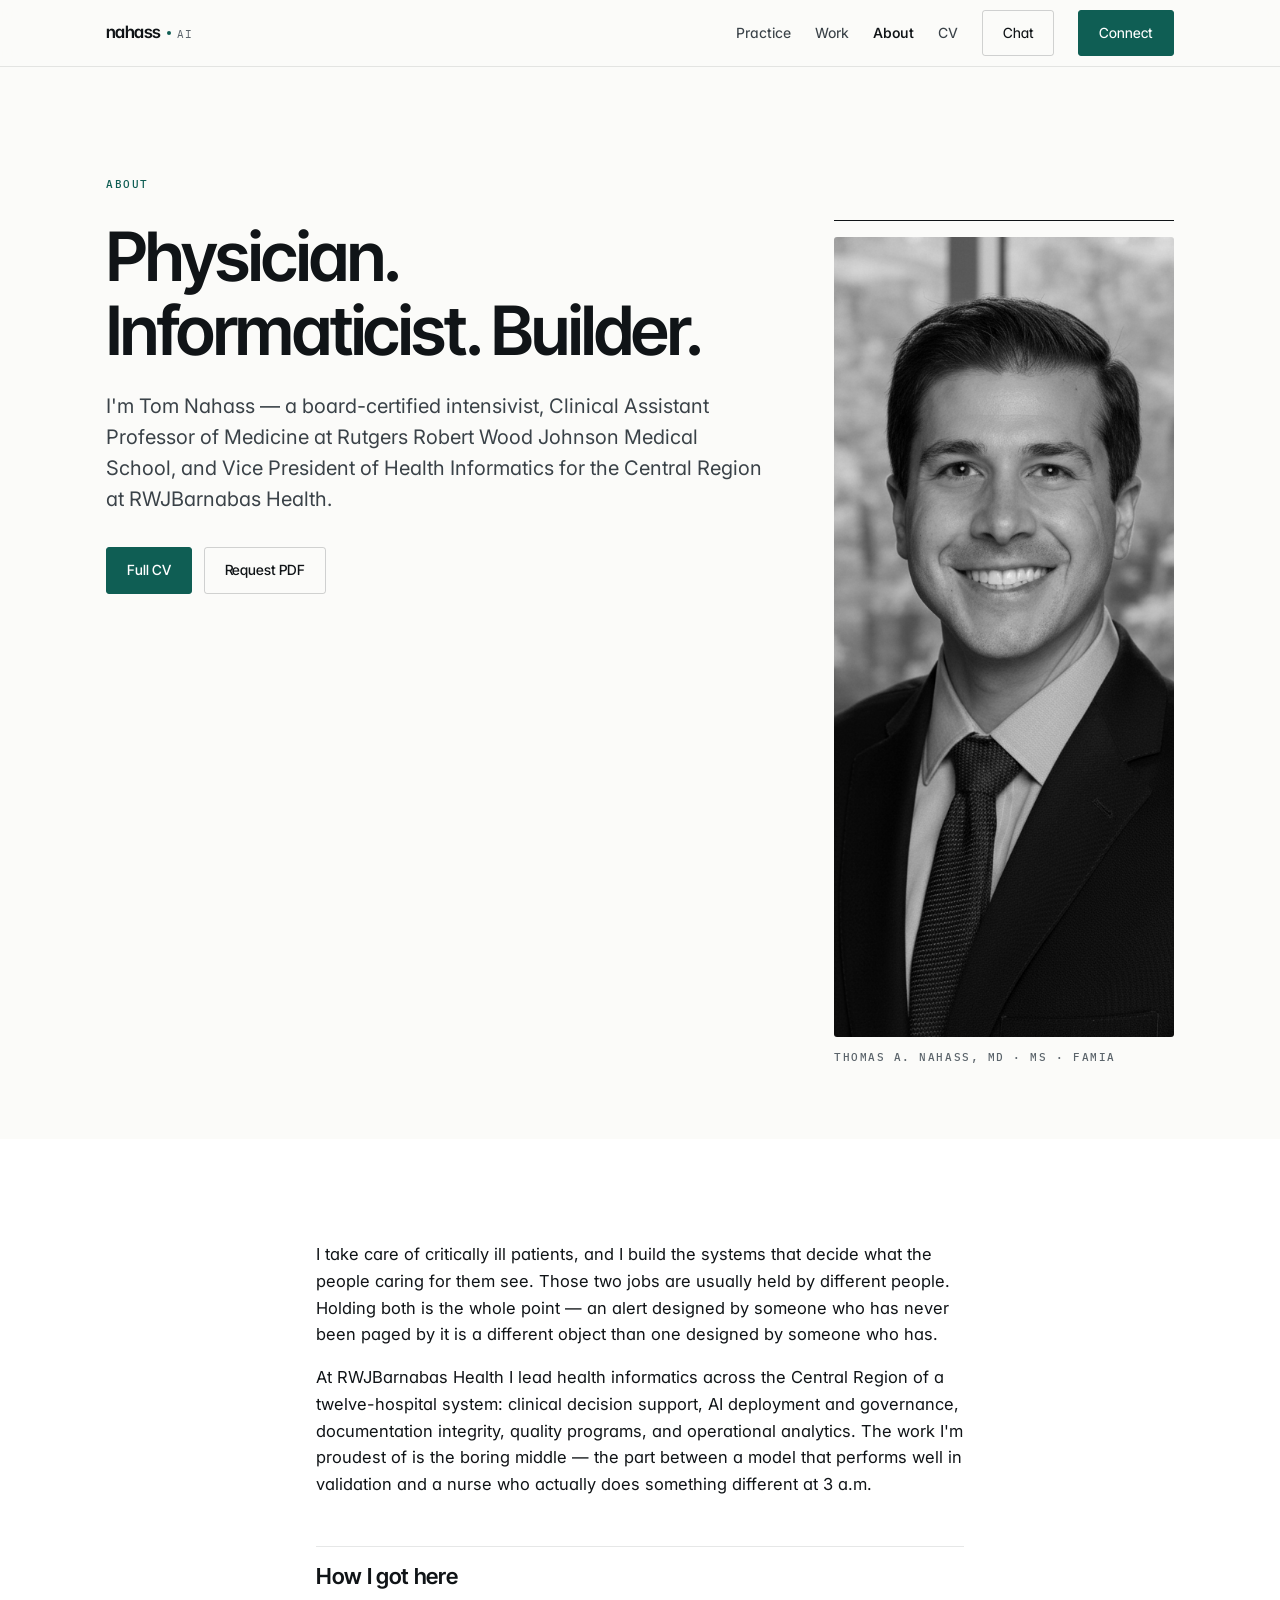
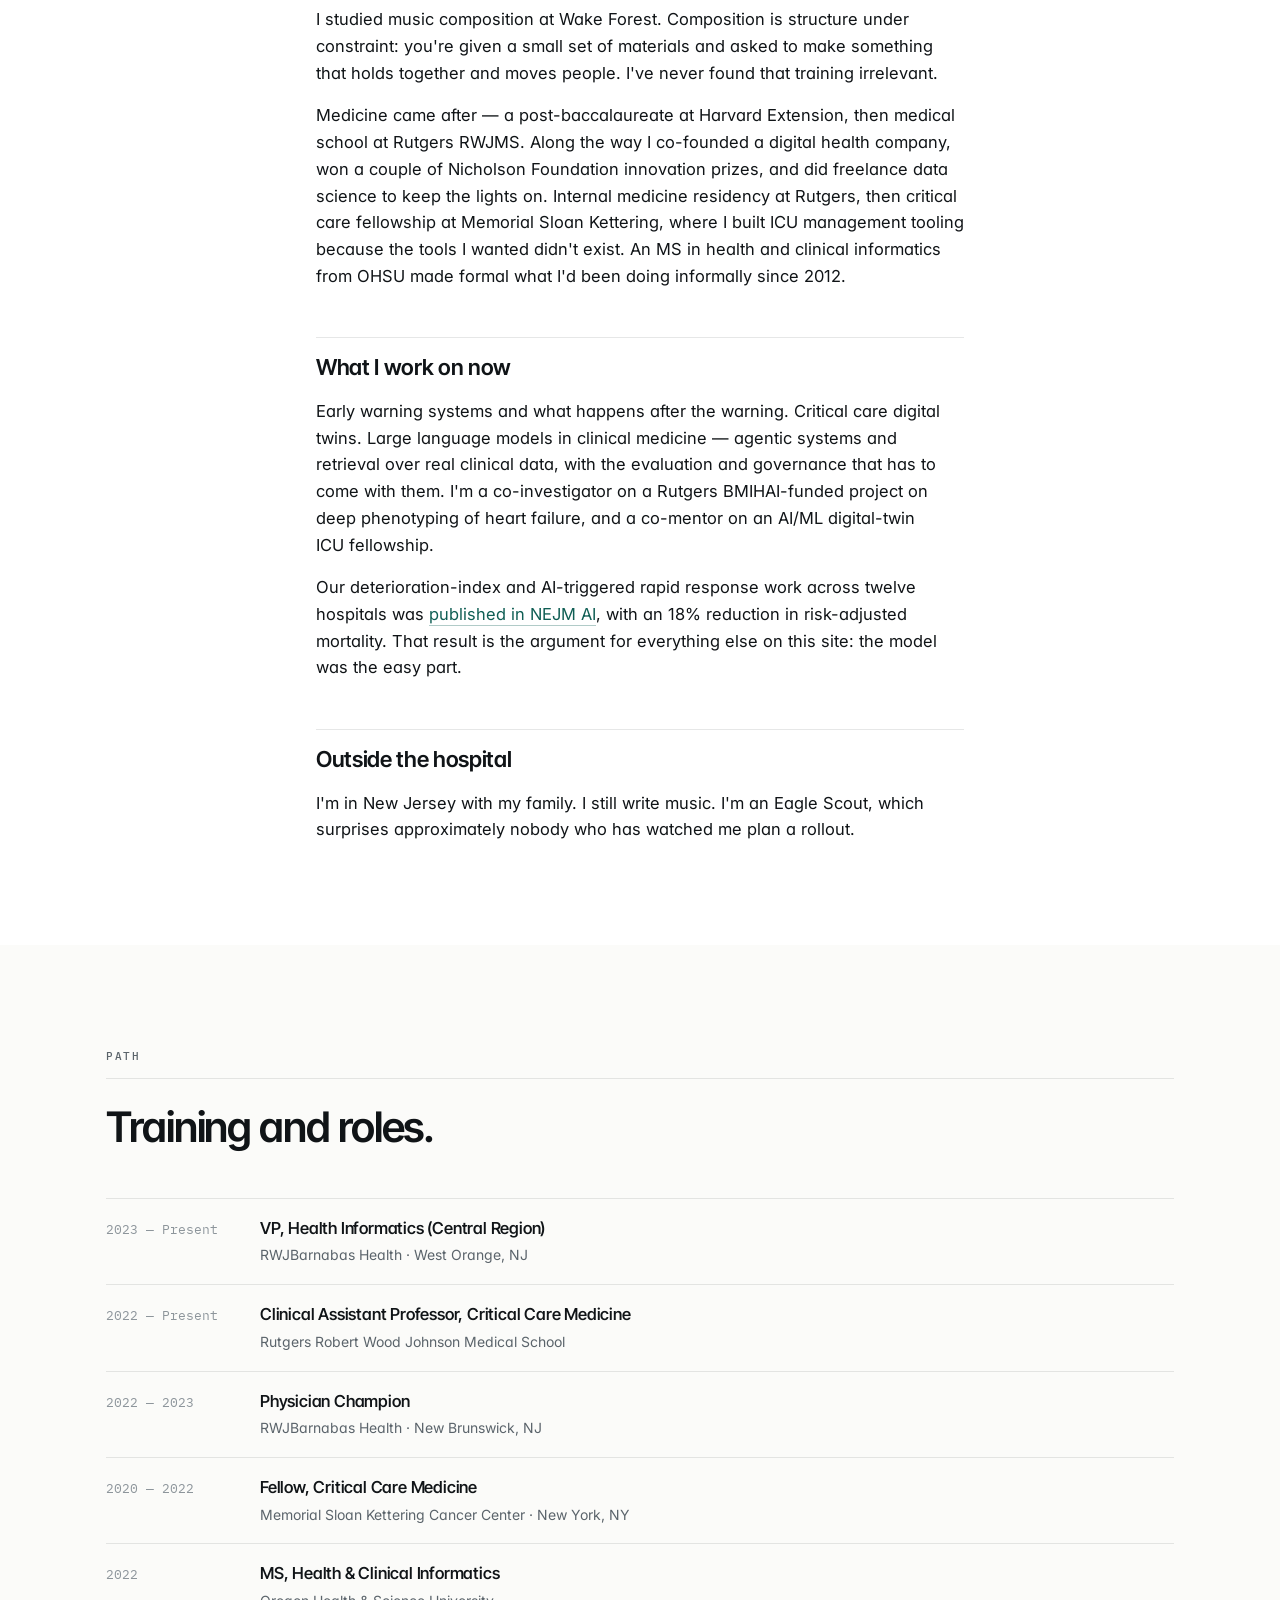
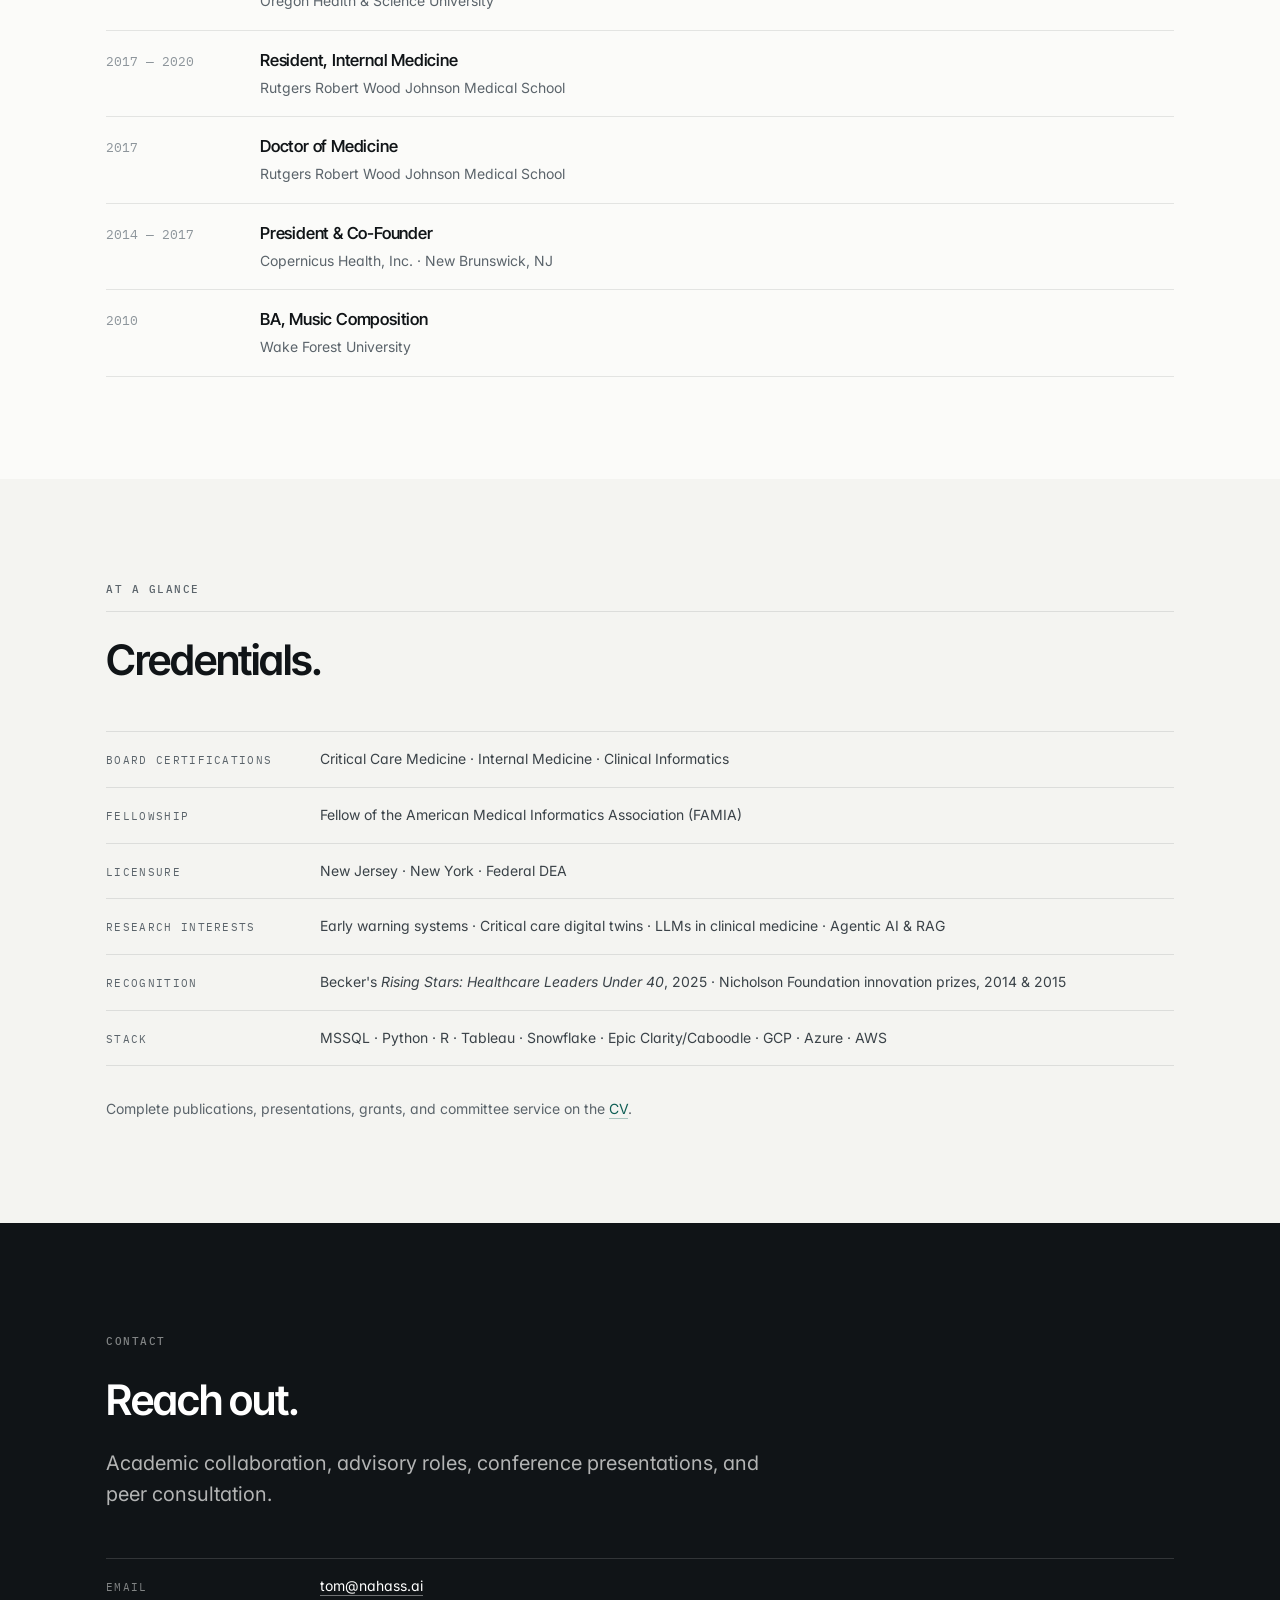
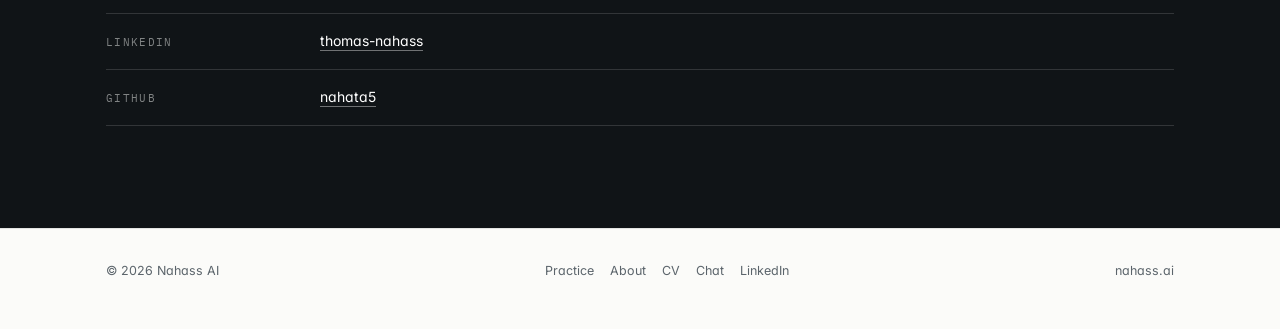
==== about/index.html @ 2ea8b577 "Rebuild nahass.ai on a new design system; add About and CV pages Consolidates the personal site into" ====
<!DOCTYPE html>
<html lang="en">
<head>
<meta charset="UTF-8"/>
<meta name="viewport" content="width=device-width, initial-scale=1"/>
<title>About — Thomas A. Nahass, MD, MS, FAMIA</title>
<meta name="description" content="Thomas A. Nahass, MD, MS, FAMIA — critical care physician, Clinical Assistant Professor at Rutgers RWJMS, and VP of Health Informatics at RWJBarnabas Health."/>
<link rel="canonical" href="https://nahass.ai/about/"/>
<meta property="og:title" content="About — Thomas A. Nahass, MD, MS, FAMIA"/>
<meta property="og:description" content="Critical care physician, informaticist, and builder. Music composition to the ICU to health-system AI."/>
<meta property="og:type" content="profile"/>
<meta property="og:url" content="https://nahass.ai/about/"/>
<link rel="icon" type="image/svg+xml" href="/assets/favicon.svg"/>
<link rel="apple-touch-icon" href="/assets/favicon.svg"/>
<link rel="preconnect" href="https://fonts.googleapis.com"/>
<link rel="preconnect" href="https://fonts.gstatic.com" crossorigin/>
<link href="https://fonts.googleapis.com/css2?family=Inter+Tight:wght@500;600&family=Inter:wght@400;450;500;600&family=IBM+Plex+Mono:wght@400;500&display=swap" rel="stylesheet"/>
<link rel="stylesheet" href="/assets/system.css"/>
<style>
  .intro { padding-block: clamp(56px, 8vw, 104px) clamp(48px, 6vw, 72px); }
  .intro-grid { display: grid; grid-template-columns: 1fr 340px; gap: clamp(32px, 5vw, 72px); align-items: start; }
  .portrait { border-top: 1px solid var(--ink); padding-top: var(--s-4); }
  .portrait img { width: 100%; aspect-ratio: 4 / 5; object-fit: cover; object-position: 50% 22%; filter: grayscale(1) contrast(1.04); border-radius: var(--radius); }
  .portrait .cap { margin-top: var(--s-3); }
  @media (max-width: 860px) { .intro-grid { grid-template-columns: 1fr; }
    .portrait { max-width: 320px; order: -1; } }
  .prose p + p { margin-top: var(--s-4); }
  .prose h3 { margin-top: var(--s-7); padding-top: var(--s-4); border-top: 1px solid var(--rule); }
  .prose h3 + p { margin-top: var(--s-4); }
  .path { border-top: 1px solid var(--rule); margin-top: var(--s-5); }
  .path-row { display: grid; grid-template-columns: 130px 1fr; gap: var(--s-5); padding: var(--s-4) 0; border-bottom: 1px solid var(--rule); align-items: baseline; }
  .path-row .y { font-family: var(--mono); font-size: var(--t-tiny); color: var(--faint); }
  .path-row .d strong { display: block; font-family: var(--display); font-weight: 550; font-size: var(--t-base); letter-spacing: -.012em; }
  .path-row .d span { font-size: var(--t-small); color: var(--muted); }
  @media (max-width: 640px) { .path-row { grid-template-columns: 1fr; gap: var(--s-1); } }
</style>
</head>
<body>
<a class="skip" href="#main">Skip to content</a>

<div class="nav-shell">
  <div class="wrap">
    <nav class="nav">
      <a class="wordmark" href="/"><b>nahass</b><i></i><span>AI</span></a>
      <div class="nav-links">
        <a href="/#practice">Practice</a>
        <a href="/#work">Work</a>
        <a href="/about/" aria-current="page">About</a>
        <a href="/cv/">CV</a>
        <a class="btn btn--ghost" href="https://chat.nahass.ai">Chat</a>
        <a class="btn" href="/#contact">Connect</a>
      </div>
    </nav>
  </div>
</div>

<main id="main">

<section class="intro">
  <div class="wrap">
    <span class="label label--accent">About</span>
    <div class="intro-grid mt-5">
      <div>
        <h1 style="max-width:14ch;">Physician. Informaticist. Builder.</h1>
        <p class="lede mt-5">I'm Tom Nahass — a board-certified intensivist, Clinical Assistant Professor of Medicine at Rutgers Robert Wood Johnson Medical School, and Vice President of Health Informatics for the Central Region at RWJBarnabas Health.</p>
        <div class="cluster mt-6">
          <a class="btn" href="/cv/">Full CV</a>
          <a class="btn btn--ghost" href="mailto:tom@nahass.ai">Request PDF</a>
        </div>
      </div>
      <figure class="portrait">
        <img src="/assets/nahass-portrait.png" alt="Thomas A. Nahass, MD, MS, FAMIA" width="640" height="800"/>
        <figcaption class="cap label">Thomas A. Nahass, MD · MS · FAMIA</figcaption>
      </figure>
    </div>
  </div>
</section>

<section class="band band--surface">
  <div class="wrap-narrow prose">
    <p>I take care of critically ill patients, and I build the systems that decide what the people caring for them see. Those two jobs are usually held by different people. Holding both is the whole point — an alert designed by someone who has never been paged by it is a different object than one designed by someone who has.</p>

    <p>At RWJBarnabas Health I lead health informatics across the Central Region of a twelve-hospital system: clinical decision support, AI deployment and governance, documentation integrity, quality programs, and operational analytics. The work I'm proudest of is the boring middle — the part between a model that performs well in validation and a nurse who actually does something different at 3 a.m.</p>

    <h3>How I got here</h3>
    <p>I studied music composition at Wake Forest. Composition is structure under constraint: you're given a small set of materials and asked to make something that holds together and moves people. I've never found that training irrelevant.</p>

    <p>Medicine came after — a post-baccalaureate at Harvard Extension, then medical school at Rutgers RWJMS. Along the way I co-founded a digital health company, won a couple of Nicholson Foundation innovation prizes, and did freelance data science to keep the lights on. Internal medicine residency at Rutgers, then critical care fellowship at Memorial Sloan Kettering, where I built ICU management tooling because the tools I wanted didn't exist. An MS in health and clinical informatics from OHSU made formal what I'd been doing informally since 2012.</p>

    <h3>What I work on now</h3>
    <p>Early warning systems and what happens after the warning. Critical care digital twins. Large language models in clinical medicine — agentic systems and retrieval over real clinical data, with the evaluation and governance that has to come with them. I'm a co-investigator on a Rutgers BMIHAI-funded project on deep phenotyping of heart failure, and a co-mentor on an AI/ML digital-twin ICU fellowship.</p>

    <p>Our deterioration-index and AI-triggered rapid response work across twelve hospitals was <a class="link" href="https://doi.org/10.1056/AIoa2500973">published in NEJM AI</a>, with an 18% reduction in risk-adjusted mortality. That result is the argument for everything else on this site: the model was the easy part.</p>

    <h3>Outside the hospital</h3>
    <p>I'm in New Jersey with my family. I still write music. I'm an Eagle Scout, which surprises approximately nobody who has watched me plan a rollout.</p>
  </div>
</section>

<section class="band">
  <div class="wrap">
    <div class="sec-head">
      <span class="label">Path</span>
      <h2>Training and roles.</h2>
    </div>
    <div class="path">
      <div class="path-row"><div class="y">2023 — Present</div><div class="d"><strong>VP, Health Informatics (Central Region)</strong><span>RWJBarnabas Health · West Orange, NJ</span></div></div>
      <div class="path-row"><div class="y">2022 — Present</div><div class="d"><strong>Clinical Assistant Professor, Critical Care Medicine</strong><span>Rutgers Robert Wood Johnson Medical School</span></div></div>
      <div class="path-row"><div class="y">2022 — 2023</div><div class="d"><strong>Physician Champion</strong><span>RWJBarnabas Health · New Brunswick, NJ</span></div></div>
      <div class="path-row"><div class="y">2020 — 2022</div><div class="d"><strong>Fellow, Critical Care Medicine</strong><span>Memorial Sloan Kettering Cancer Center · New York, NY</span></div></div>
      <div class="path-row"><div class="y">2022</div><div class="d"><strong>MS, Health &amp; Clinical Informatics</strong><span>Oregon Health &amp; Science University</span></div></div>
      <div class="path-row"><div class="y">2017 — 2020</div><div class="d"><strong>Resident, Internal Medicine</strong><span>Rutgers Robert Wood Johnson Medical School</span></div></div>
      <div class="path-row"><div class="y">2017</div><div class="d"><strong>Doctor of Medicine</strong><span>Rutgers Robert Wood Johnson Medical School</span></div></div>
      <div class="path-row"><div class="y">2014 — 2017</div><div class="d"><strong>President &amp; Co-Founder</strong><span>Copernicus Health, Inc. · New Brunswick, NJ</span></div></div>
      <div class="path-row"><div class="y">2010</div><div class="d"><strong>BA, Music Composition</strong><span>Wake Forest University</span></div></div>
    </div>
  </div>
</section>

<section class="band band--alt">
  <div class="wrap">
    <div class="sec-head">
      <span class="label">At a glance</span>
      <h2>Credentials.</h2>
    </div>
    <dl class="facts">
      <div class="fact"><dt>Board certifications</dt><dd>Critical Care Medicine · Internal Medicine · Clinical Informatics</dd></div>
      <div class="fact"><dt>Fellowship</dt><dd>Fellow of the American Medical Informatics Association (FAMIA)</dd></div>
      <div class="fact"><dt>Licensure</dt><dd>New Jersey · New York · Federal DEA</dd></div>
      <div class="fact"><dt>Research interests</dt><dd>Early warning systems · Critical care digital twins · LLMs in clinical medicine · Agentic AI &amp; RAG</dd></div>
      <div class="fact"><dt>Recognition</dt><dd>Becker's <em>Rising Stars: Healthcare Leaders Under 40</em>, 2025 · Nicholson Foundation innovation prizes, 2014 &amp; 2015</dd></div>
      <div class="fact"><dt>Stack</dt><dd>MSSQL · Python · R · Tableau · Snowflake · Epic Clarity/Caboodle · GCP · Azure · AWS</dd></div>
    </dl>
    <p class="mt-6 small muted">Complete publications, presentations, grants, and committee service on the <a class="link" href="/cv/">CV</a>.</p>
  </div>
</section>

<section class="band inverse">
  <div class="wrap">
    <span class="label">Contact</span>
    <h2 class="mt-5" style="max-width:20ch;">Reach out.</h2>
    <p class="lede mt-5">Academic collaboration, advisory roles, conference presentations, and peer consultation.</p>
    <dl class="facts mt-7" style="border-color:rgba(255,255,255,.14);">
      <div class="fact" style="border-color:rgba(255,255,255,.14);"><dt style="color:rgba(242,243,241,.5);">Email</dt><dd><a class="link" href="mailto:tom@nahass.ai">tom@nahass.ai</a></dd></div>
      <div class="fact" style="border-color:rgba(255,255,255,.14);"><dt style="color:rgba(242,243,241,.5);">LinkedIn</dt><dd><a class="link" href="https://www.linkedin.com/in/thomas-nahass/">thomas-nahass</a></dd></div>
      <div class="fact" style="border-color:rgba(255,255,255,.14);"><dt style="color:rgba(242,243,241,.5);">GitHub</dt><dd><a class="link" href="https://github.com/nahata5">nahata5</a></dd></div>
    </dl>
  </div>
</section>

</main>

<footer class="foot">
  <div class="wrap foot-in">
    <div>© 2026 Nahass AI</div>
    <nav class="foot-nav">
      <a href="/">Practice</a>
      <a href="/about/">About</a>
      <a href="/cv/">CV</a>
      <a href="https://chat.nahass.ai">Chat</a>
      <a href="https://www.linkedin.com/in/thomas-nahass/">LinkedIn</a>
    </nav>
    <div>nahass.ai</div>
  </div>
</footer>

</body>
</html>
---- assets/system.css ----
/* ==========================================================================
   nahass.ai — Design System v1 "Clinical Modern"
   Tokens → primitives → components. Nothing here is page-specific.
   ========================================================================== */

/* --- 1. TOKENS ----------------------------------------------------------- */
:root {
  /* Color — one ground, one ink, one accent. Everything else is a tint. */
  --ground:      #FBFBF9;
  --surface:     #FFFFFF;
  --surface-alt: #F4F4F1;
  --ink:         #101417;
  --ink-2:       #3A4248;
  --muted:       #5B646B;
  --faint:       #8D959B;
  --accent:      #0F5E54;
  --accent-deep: #0A423B;
  --accent-wash: #EDF3F1;
  --rule:        rgba(16, 20, 23, .10);
  --rule-2:      rgba(16, 20, 23, .18);
  --inverse-bg:  #101417;
  --inverse-ink: #F2F3F1;

  /* Type */
  --display: "Inter Tight", -apple-system, BlinkMacSystemFont, "Segoe UI", sans-serif;
  --body:    "Inter", -apple-system, BlinkMacSystemFont, "Segoe UI", sans-serif;
  --mono:    "IBM Plex Mono", ui-monospace, SFMono-Regular, Menlo, monospace;

  /* Type scale — fluid, 9 steps. Never invent a size outside this. */
  --t-micro: 11px;
  --t-tiny:  12.5px;
  --t-small: 14px;
  --t-base:  16.5px;
  --t-lead:  clamp(17px, 1.1vw + 14px, 20px);
  --t-h3:    clamp(19px, 1vw + 16px, 22px);
  --t-h2:    clamp(27px, 2.4vw + 18px, 42px);
  --t-h1:    clamp(36px, 4.6vw + 16px, 68px);
  --t-num:   clamp(38px, 3.6vw + 20px, 60px);

  /* Space — strict 4px base */
  --s-1: 4px;   --s-2: 8px;   --s-3: 12px;  --s-4: 16px;
  --s-5: 24px;  --s-6: 32px;  --s-7: 48px;  --s-8: 64px;
  --s-9: 96px;  --s-10: 128px;

  /* Structure */
  --measure: 66ch;
  --wrap: 1180px;
  --wrap-narrow: 760px;
  --gutter: clamp(20px, 5vw, 56px);
  --radius: 3px;
  --band: clamp(64px, 8vw, 112px);
}

/* --- 2. RESET ------------------------------------------------------------ */
*, *::before, *::after { box-sizing: border-box; }
* { margin: 0; padding: 0; }
html { -webkit-text-size-adjust: 100%; scroll-behavior: smooth; scroll-padding-top: 84px; color-scheme: light; }
@media (prefers-reduced-motion: reduce) { html { scroll-behavior: auto; } }

body {
  background: var(--ground);
  color: var(--ink);
  font-family: var(--body);
  font-size: var(--t-base);
  line-height: 1.62;
  font-weight: 400;
  -webkit-font-smoothing: antialiased;
  -moz-osx-font-smoothing: grayscale;
  font-feature-settings: "kern" 1, "liga" 1, "cv11" 1;
  overflow-x: hidden;
}

img, svg { max-width: 100%; display: block; }
a { color: inherit; }

/* --- 3. PRIMITIVES ------------------------------------------------------- */
.wrap { width: 100%; max-width: var(--wrap); margin-inline: auto; padding-inline: var(--gutter); }
.wrap-narrow { width: 100%; max-width: var(--wrap-narrow); margin-inline: auto; padding-inline: var(--gutter); }
.band { padding-block: var(--band); }
.band--alt { background: var(--surface-alt); }
.band--surface { background: var(--surface); }
.hairline { border-top: 1px solid var(--rule); }

h1, h2, h3, h4 { font-family: var(--display); font-weight: 600; letter-spacing: -.022em; line-height: 1.08; text-wrap: balance; }
h1 { font-size: var(--t-h1); letter-spacing: -.032em; }
h2 { font-size: var(--t-h2); letter-spacing: -.026em; line-height: 1.12; }
h3 { font-size: var(--t-h3); letter-spacing: -.015em; line-height: 1.25; }

p { max-width: var(--measure); text-wrap: pretty; }
strong { font-weight: 600; color: var(--ink); }
em { font-style: italic; }

.lede { font-size: var(--t-lead); line-height: 1.55; color: var(--ink-2); max-width: 58ch; }
.muted { color: var(--muted); }
.small { font-size: var(--t-small); }

/* Uppercase mono micro-label — the system's only decorative device. */
.label {
  font-family: var(--mono);
  font-size: var(--t-micro);
  font-weight: 500;
  letter-spacing: .14em;
  text-transform: uppercase;
  color: var(--muted);
}
.label--accent { color: var(--accent); }

/* Section head: label + rule + heading */
.sec-head { margin-bottom: var(--s-7); }
.sec-head .label { display: block; padding-bottom: var(--s-3); border-bottom: 1px solid var(--rule); margin-bottom: var(--s-5); }
.sec-head p { margin-top: var(--s-4); }

/* --- 4. LINKS ------------------------------------------------------------ */
.link {
  color: var(--accent);
  text-decoration: none;
  border-bottom: 1px solid rgba(15, 94, 84, .32);
  padding-bottom: 1px;
  transition: border-color .18s ease, color .18s ease;
}
.link:hover { border-bottom-color: var(--accent); color: var(--accent-deep); }

.btn {
  display: inline-flex; align-items: center; gap: var(--s-2);
  font-family: var(--display);
  font-size: var(--t-small); font-weight: 500; letter-spacing: -.005em;
  padding: 11px 20px;
  border: 1px solid var(--accent);
  background: var(--accent); color: #fff;
  border-radius: var(--radius);
  text-decoration: none;
  transition: background .18s ease, border-color .18s ease, color .18s ease;
}
.btn:hover { background: var(--accent-deep); border-color: var(--accent-deep); }
.btn--ghost { background: transparent; color: var(--ink); border-color: var(--rule-2); }
.btn--ghost:hover { background: transparent; color: var(--accent); border-color: var(--accent); }

/* --- 5. NAV -------------------------------------------------------------- */
.nav-shell {
  position: sticky; top: 0; z-index: 50;
  background: rgba(251, 251, 249, .88);
  backdrop-filter: saturate(150%) blur(10px);
  border-bottom: 1px solid var(--rule);
}
.nav { display: flex; align-items: center; justify-content: space-between; gap: var(--s-5); min-height: 66px; }

.wordmark { display: inline-flex; align-items: baseline; gap: 6px; text-decoration: none; font-family: var(--display); }
.wordmark b { font-weight: 600; font-size: 17px; letter-spacing: -.03em; color: var(--ink); }
.wordmark i { width: 4px; height: 4px; border-radius: 50%; background: var(--accent); display: inline-block; transform: translateY(-3px); }
.wordmark span { font-family: var(--mono); font-size: var(--t-micro); letter-spacing: .14em; text-transform: uppercase; color: var(--muted); }

.nav-links { display: flex; align-items: center; gap: var(--s-5); flex-wrap: wrap; justify-content: flex-end; }
.nav-links a {
  font-size: var(--t-small); font-weight: 450; text-decoration: none; color: var(--ink-2);
  transition: color .16s ease;
}
.nav-links a:hover { color: var(--accent); }
.nav-links a[aria-current="page"] { color: var(--ink); font-weight: 550; }
.nav-links .btn { color: #fff; }
.nav-links .btn--ghost { color: var(--ink); }
@media (max-width: 720px) {
  .nav { flex-direction: column; align-items: flex-start; gap: var(--s-3); padding-block: var(--s-4); }
  .nav-links { gap: var(--s-4); justify-content: flex-start; }
  .nav-links .btn { display: none; }
}

/* --- 6. METRICS ---------------------------------------------------------- */
.metrics { display: grid; grid-template-columns: repeat(4, 1fr); gap: 0; border-top: 1px solid var(--rule); }
.metric { padding: var(--s-6) var(--s-5) var(--s-6) 0; border-right: 1px solid var(--rule); }
.metric:last-child { border-right: 0; }
.metric + .metric { padding-left: var(--s-5); }
.metric .n {
  font-family: var(--display); font-size: var(--t-num); font-weight: 600;
  letter-spacing: -.045em; line-height: 1; color: var(--ink);
  font-variant-numeric: tabular-nums;
}
.metric .n sup { font-size: .42em; font-weight: 500; letter-spacing: 0; vertical-align: super; color: var(--accent); }
.metric .c { margin-top: var(--s-3); font-size: var(--t-small); color: var(--ink-2); max-width: 30ch; line-height: 1.5; }
.metric .s { margin-top: var(--s-3); display: block; }
@media (max-width: 900px) { .metrics { grid-template-columns: repeat(2, 1fr); }
  .metric { border-bottom: 1px solid var(--rule); }
  .metric:nth-child(2n) { border-right: 0; }
  .metric:nth-child(2n+1) { padding-left: 0; }
  .metric:nth-child(2n) { padding-left: var(--s-5); }
}
@media (max-width: 540px) { .metrics { grid-template-columns: 1fr; }
  .metric, .metric + .metric { border-right: 0; padding-left: 0; padding-inline-end: 0; }
}

/* --- 7. DEFINITION ROWS (work, CV entries) ------------------------------- */
.rows { border-top: 1px solid var(--rule); }
.row {
  display: grid; grid-template-columns: 96px 1fr 200px; gap: var(--s-5);
  align-items: baseline;
  padding: var(--s-5) 0;
  border-bottom: 1px solid var(--rule);
}
.row .y { font-family: var(--mono); font-size: var(--t-tiny); color: var(--faint); letter-spacing: .04em; }
.row .t { font-size: var(--t-base); color: var(--ink); line-height: 1.45; max-width: none; }
.row .t a { text-decoration: none; border-bottom: 1px solid var(--rule-2); transition: border-color .16s ease, color .16s ease; }
.row .t a:hover { color: var(--accent); border-bottom-color: var(--accent); }
.row .v { font-size: var(--t-small); color: var(--muted); text-align: right; }
.row .v em { font-style: normal; color: var(--accent); }
@media (max-width: 820px) {
  .row { grid-template-columns: 1fr; gap: var(--s-2); }
  .row .v { text-align: left; }
}

/* --- 8. CARD GRID -------------------------------------------------------- */
.grid-2 { display: grid; grid-template-columns: repeat(2, 1fr); gap: var(--s-6) var(--s-7); }
.grid-3 { display: grid; grid-template-columns: repeat(3, 1fr); gap: var(--s-6) var(--s-7); }
.grid-4 { display: grid; grid-template-columns: repeat(4, 1fr); gap: var(--s-6) var(--s-5); }
@media (max-width: 980px) { .grid-3, .grid-4 { grid-template-columns: repeat(2, 1fr); } }
@media (max-width: 640px) { .grid-2, .grid-3, .grid-4 { grid-template-columns: 1fr; gap: var(--s-6); } }

.card { border-top: 1px solid var(--ink); padding-top: var(--s-4); }
.card .k { font-family: var(--mono); font-size: var(--t-micro); letter-spacing: .14em; text-transform: uppercase; color: var(--accent); }
.card h3 { margin-top: var(--s-3); }
.card p { margin-top: var(--s-3); font-size: var(--t-small); color: var(--muted); line-height: 1.55; }
.card ul { margin-top: var(--s-4); list-style: none; }
.card li { font-size: var(--t-small); color: var(--ink-2); padding: 7px 0; border-top: 1px solid var(--rule); }
.card li:first-child { border-top: 0; padding-top: 0; }

/* --- 9. FACT LIST -------------------------------------------------------- */
.facts { border-top: 1px solid var(--rule); }
.fact { display: grid; grid-template-columns: 190px 1fr; gap: var(--s-5); padding: var(--s-4) 0; border-bottom: 1px solid var(--rule); align-items: baseline; }
.fact dt { font-family: var(--mono); font-size: var(--t-micro); letter-spacing: .12em; text-transform: uppercase; color: var(--muted); }
.fact dd { font-size: var(--t-small); color: var(--ink-2); }
@media (max-width: 640px) { .fact { grid-template-columns: 1fr; gap: var(--s-1); } }

/* --- 10. INVERSE BAND ---------------------------------------------------- */
.inverse { background: var(--inverse-bg); color: var(--inverse-ink); }
.inverse h2 { color: #fff; }
.inverse p { color: rgba(242, 243, 241, .72); }
.inverse .label { color: rgba(242, 243, 241, .5); }
.inverse .btn--ghost { color: #fff; border-color: rgba(255, 255, 255, .28); }
.inverse .btn--ghost:hover { color: #fff; border-color: #fff; }
.inverse a.link { color: #fff; border-bottom-color: rgba(255, 255, 255, .4); }
.inverse a.link:hover { color: #fff; border-bottom-color: #fff; }

/* --- 11. FOOTER ---------------------------------------------------------- */
.foot { border-top: 1px solid var(--rule); padding-block: var(--s-6) var(--s-7); }
.foot-in { display: flex; flex-wrap: wrap; gap: var(--s-5); justify-content: space-between; align-items: center; }
.foot-in, .foot-in a { font-size: var(--t-tiny); color: var(--muted); }
.foot-in a { text-decoration: none; }
.foot-in a:hover { color: var(--accent); }
.foot-nav { display: flex; gap: var(--s-4); flex-wrap: wrap; }

/* --- 12. UTILITIES ------------------------------------------------------- */
.stack > * + * { margin-top: var(--s-4); }
.stack-lg > * + * { margin-top: var(--s-5); }
.mt-5 { margin-top: var(--s-5); }
.mt-6 { margin-top: var(--s-6); }
.mt-7 { margin-top: var(--s-7); }
.cluster { display: flex; flex-wrap: wrap; gap: var(--s-3); align-items: center; }
.skip {
  position: absolute; left: -9999px; top: 0; background: var(--ink); color: #fff;
  padding: var(--s-3) var(--s-4); z-index: 100; text-decoration: none; font-size: var(--t-small);
}
.skip:focus { left: var(--s-4); top: var(--s-4); }
:focus-visible { outline: 2px solid var(--accent); outline-offset: 3px; border-radius: 2px; }
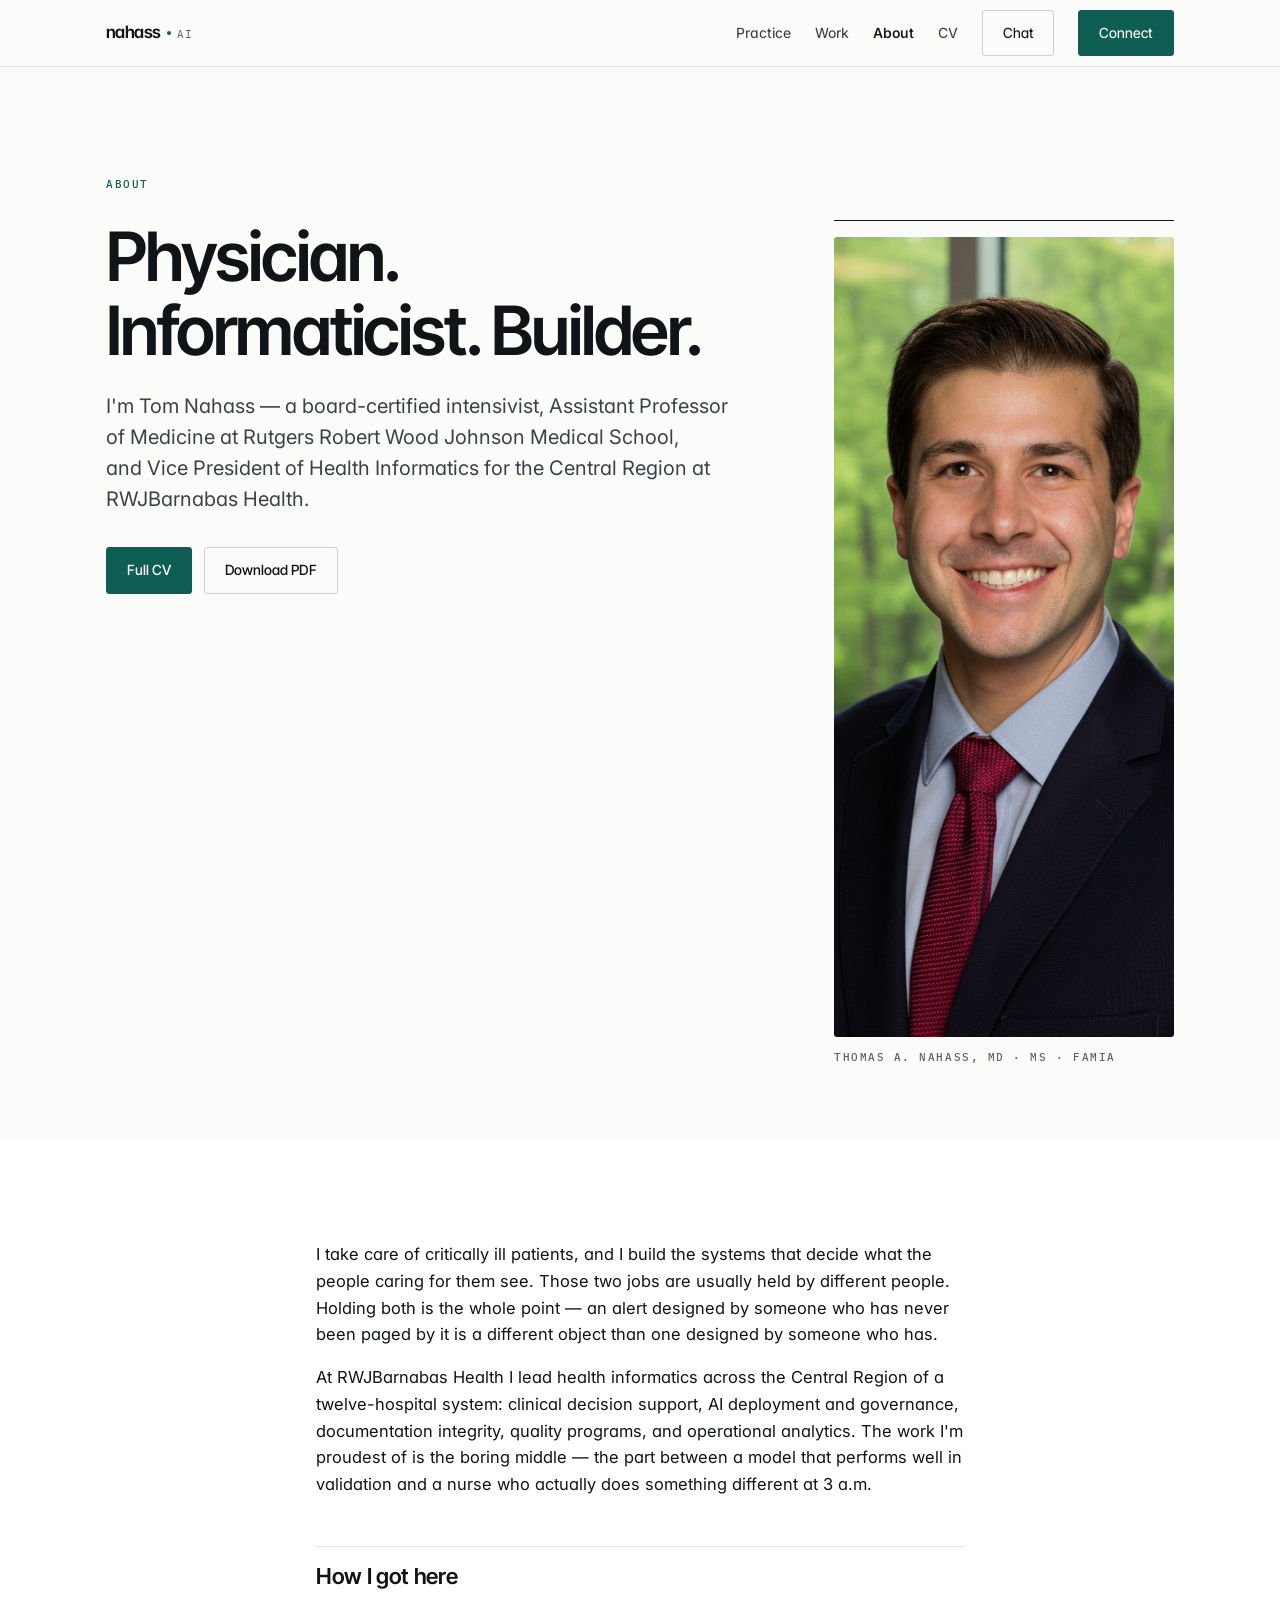
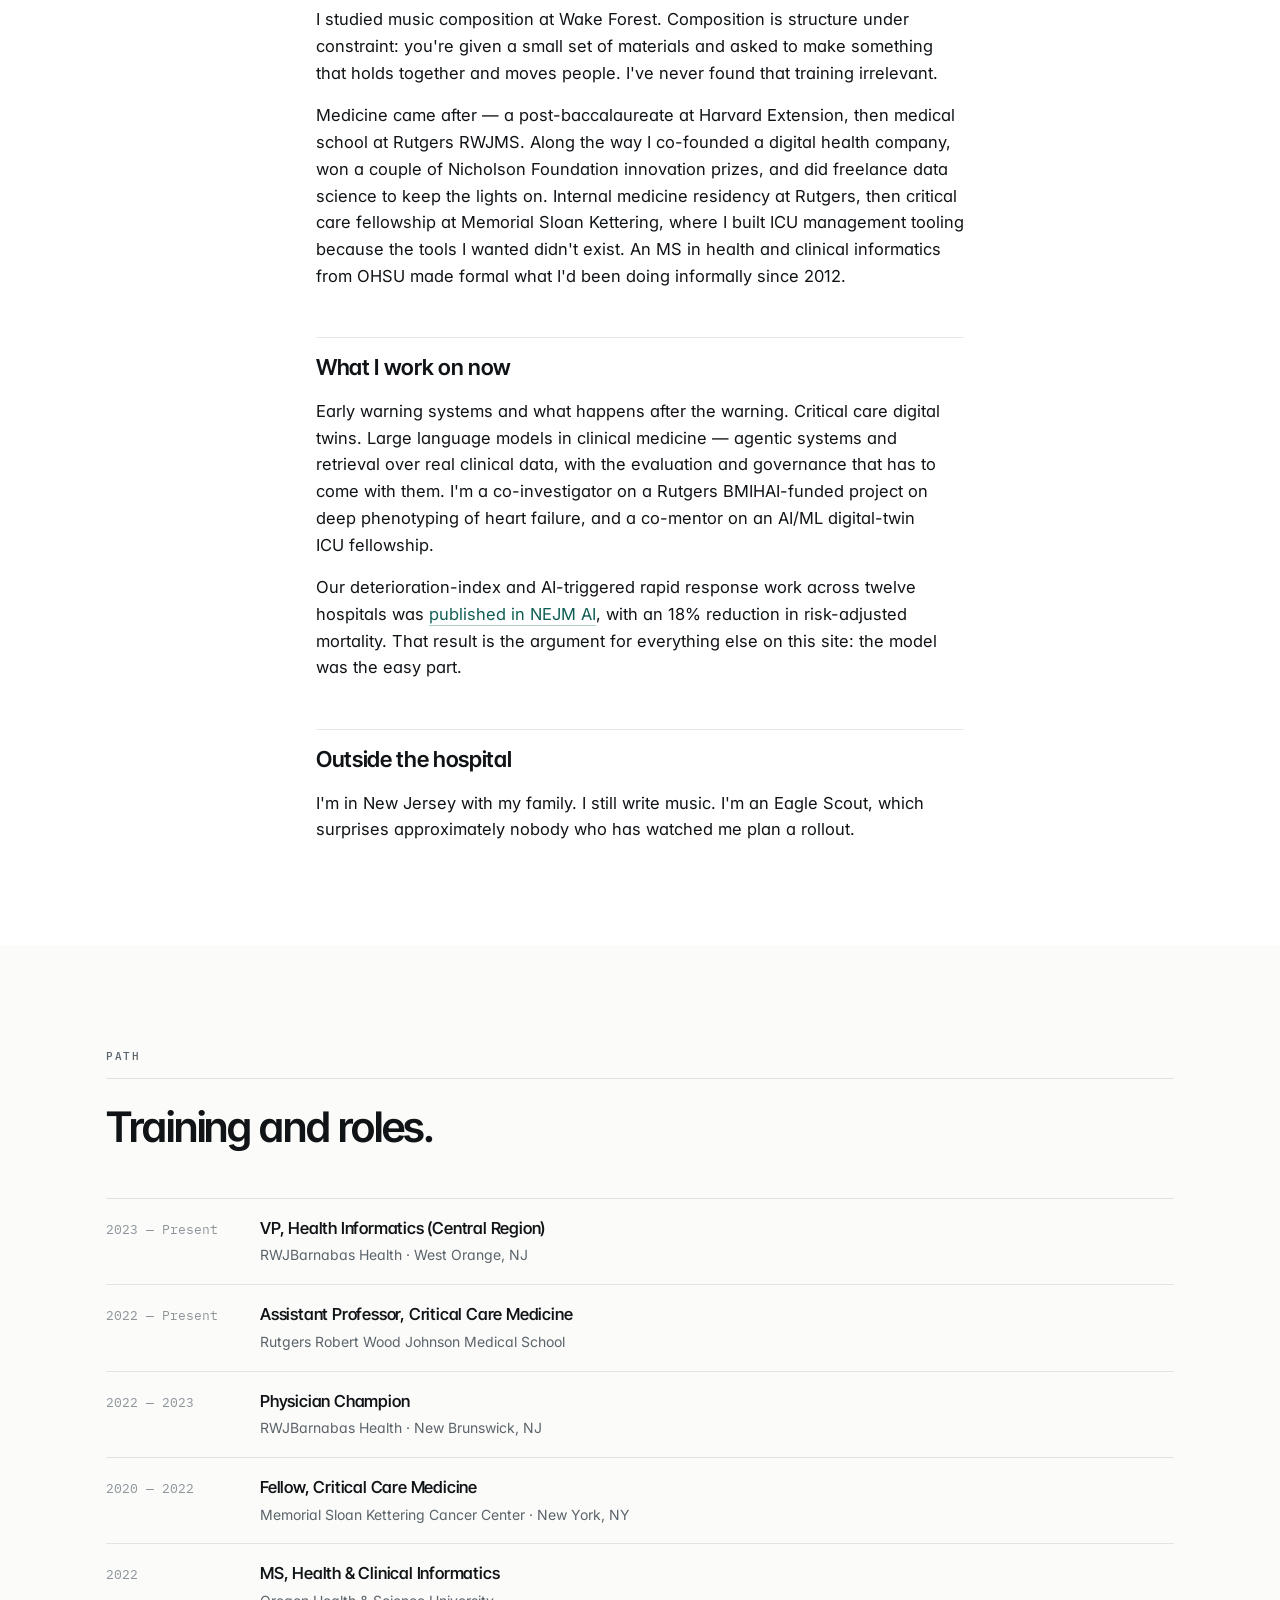
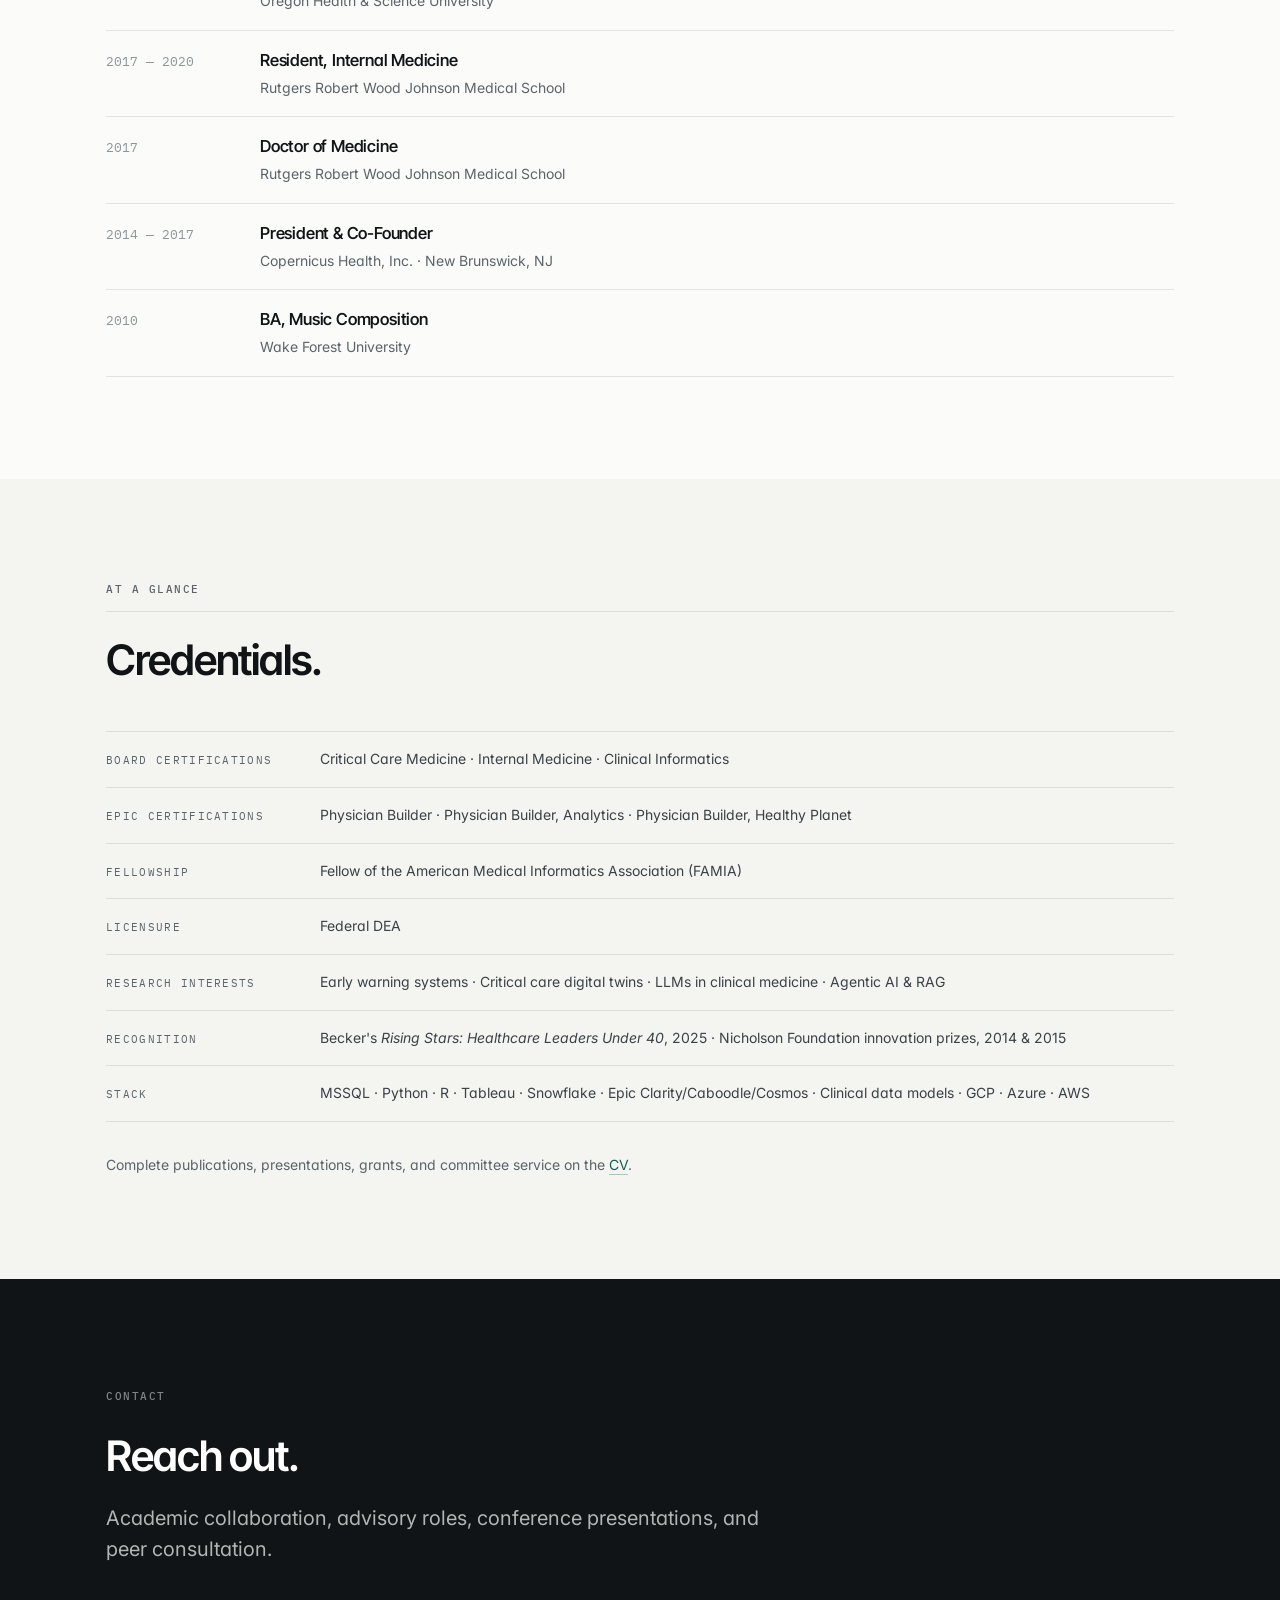
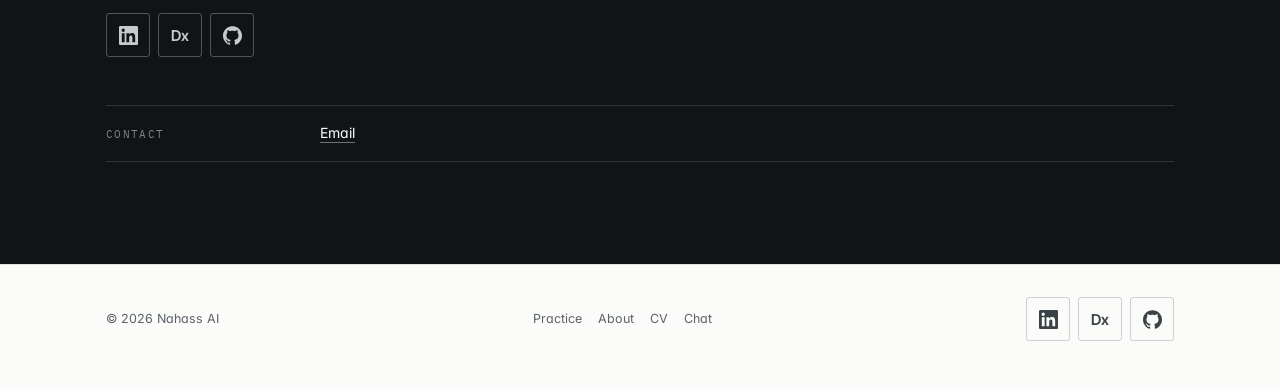
==== commit 6bc825e6: "Profile updates: title, licensure, Epic certifications, colour portrait - Title is now Assistant Pro" ====
--- a/about/index.html
+++ b/about/index.html
@@ -4,7 +4,7 @@
 <meta charset="UTF-8"/>
 <meta name="viewport" content="width=device-width, initial-scale=1"/>
 <title>About — Thomas A. Nahass, MD, MS, FAMIA</title>
-<meta name="description" content="Thomas A. Nahass, MD, MS, FAMIA — critical care physician, Clinical Assistant Professor at Rutgers RWJMS, and VP of Health Informatics at RWJBarnabas Health."/>
+<meta name="description" content="Thomas A. Nahass, MD, MS, FAMIA — critical care physician, Assistant Professor at Rutgers RWJMS, and VP of Health Informatics at RWJBarnabas Health."/>
 <link rel="canonical" href="https://nahass.ai/about/"/>
 <meta property="og:title" content="About — Thomas A. Nahass, MD, MS, FAMIA"/>
 <meta property="og:description" content="Critical care physician, informaticist, and builder. Music composition to the ICU to health-system AI."/>
@@ -20,7 +20,7 @@
   .intro { padding-block: clamp(56px, 8vw, 104px) clamp(48px, 6vw, 72px); }
   .intro-grid { display: grid; grid-template-columns: 1fr 340px; gap: clamp(32px, 5vw, 72px); align-items: start; }
   .portrait { border-top: 1px solid var(--ink); padding-top: var(--s-4); }
-  .portrait img { width: 100%; aspect-ratio: 4 / 5; object-fit: cover; object-position: 50% 22%; filter: grayscale(1) contrast(1.04); border-radius: var(--radius); }
+  .portrait img { width: 100%; aspect-ratio: 4 / 5; object-fit: cover; object-position: 50% 22%; filter: contrast(1.04); border-radius: var(--radius); }
   .portrait .cap { margin-top: var(--s-3); }
   @media (max-width: 860px) { .intro-grid { grid-template-columns: 1fr; }
     .portrait { max-width: 320px; order: -1; } }
@@ -48,7 +48,7 @@
         <a href="/about/" aria-current="page">About</a>
         <a href="/cv/">CV</a>
         <a class="btn btn--ghost" href="https://chat.nahass.ai">Chat</a>
-        <a class="btn" href="/#contact">Connect</a>
+        <a class="btn btn--connect" href="/#contact">Connect</a>
       </div>
     </nav>
   </div>
@@ -62,10 +62,10 @@
     <div class="intro-grid mt-5">
       <div>
         <h1 style="max-width:14ch;">Physician. Informaticist. Builder.</h1>
-        <p class="lede mt-5">I'm Tom Nahass — a board-certified intensivist, Clinical Assistant Professor of Medicine at Rutgers Robert Wood Johnson Medical School, and Vice President of Health Informatics for the Central Region at RWJBarnabas Health.</p>
+        <p class="lede mt-5">I'm Tom Nahass — a board-certified intensivist, Assistant Professor of Medicine at Rutgers Robert Wood Johnson Medical School, and Vice President of Health Informatics for the Central Region at RWJBarnabas Health.</p>
         <div class="cluster mt-6">
           <a class="btn" href="/cv/">Full CV</a>
-          <a class="btn btn--ghost" href="mailto:tom@nahass.ai">Request PDF</a>
+          <a class="btn btn--ghost" href="/assets/nahass-cv.pdf">Download PDF</a>
         </div>
       </div>
       <figure class="portrait">
@@ -105,7 +105,7 @@
     </div>
     <div class="path">
       <div class="path-row"><div class="y">2023 — Present</div><div class="d"><strong>VP, Health Informatics (Central Region)</strong><span>RWJBarnabas Health · West Orange, NJ</span></div></div>
-      <div class="path-row"><div class="y">2022 — Present</div><div class="d"><strong>Clinical Assistant Professor, Critical Care Medicine</strong><span>Rutgers Robert Wood Johnson Medical School</span></div></div>
+      <div class="path-row"><div class="y">2022 — Present</div><div class="d"><strong>Assistant Professor, Critical Care Medicine</strong><span>Rutgers Robert Wood Johnson Medical School</span></div></div>
       <div class="path-row"><div class="y">2022 — 2023</div><div class="d"><strong>Physician Champion</strong><span>RWJBarnabas Health · New Brunswick, NJ</span></div></div>
       <div class="path-row"><div class="y">2020 — 2022</div><div class="d"><strong>Fellow, Critical Care Medicine</strong><span>Memorial Sloan Kettering Cancer Center · New York, NY</span></div></div>
       <div class="path-row"><div class="y">2022</div><div class="d"><strong>MS, Health &amp; Clinical Informatics</strong><span>Oregon Health &amp; Science University</span></div></div>
@@ -125,11 +125,12 @@
     </div>
     <dl class="facts">
       <div class="fact"><dt>Board certifications</dt><dd>Critical Care Medicine · Internal Medicine · Clinical Informatics</dd></div>
+      <div class="fact"><dt>Epic certifications</dt><dd>Physician Builder · Physician Builder, Analytics · Physician Builder, Healthy Planet</dd></div>
       <div class="fact"><dt>Fellowship</dt><dd>Fellow of the American Medical Informatics Association (FAMIA)</dd></div>
-      <div class="fact"><dt>Licensure</dt><dd>New Jersey · New York · Federal DEA</dd></div>
+      <div class="fact"><dt>Licensure</dt><dd>Federal DEA</dd></div>
       <div class="fact"><dt>Research interests</dt><dd>Early warning systems · Critical care digital twins · LLMs in clinical medicine · Agentic AI &amp; RAG</dd></div>
       <div class="fact"><dt>Recognition</dt><dd>Becker's <em>Rising Stars: Healthcare Leaders Under 40</em>, 2025 · Nicholson Foundation innovation prizes, 2014 &amp; 2015</dd></div>
-      <div class="fact"><dt>Stack</dt><dd>MSSQL · Python · R · Tableau · Snowflake · Epic Clarity/Caboodle · GCP · Azure · AWS</dd></div>
+      <div class="fact"><dt>Stack</dt><dd>MSSQL · Python · R · Tableau · Snowflake · Epic Clarity/Caboodle/Cosmos · Clinical data models · GCP · Azure · AWS</dd></div>
     </dl>
     <p class="mt-6 small muted">Complete publications, presentations, grants, and committee service on the <a class="link" href="/cv/">CV</a>.</p>
   </div>
@@ -140,10 +141,14 @@
     <span class="label">Contact</span>
     <h2 class="mt-5" style="max-width:20ch;">Reach out.</h2>
     <p class="lede mt-5">Academic collaboration, advisory roles, conference presentations, and peer consultation.</p>
+    <div class="social mt-7">
+      <a href="https://www.linkedin.com/in/thomas-nahass/" rel="me noopener" title="LinkedIn"><span class="name">LinkedIn</span><svg viewBox="0 0 24 24" aria-hidden="true"><path d="M20.447 20.452h-3.554v-5.569c0-1.328-.027-3.037-1.852-3.037-1.853 0-2.136 1.445-2.136 2.939v5.667H9.351V9h3.414v1.561h.046c.477-.9 1.637-1.85 3.37-1.85 3.601 0 4.267 2.37 4.267 5.455v6.286zM5.337 7.433c-1.144 0-2.063-.926-2.063-2.065 0-1.138.92-2.063 2.063-2.063 1.14 0 2.064.925 2.064 2.063 0 1.139-.925 2.065-2.064 2.065zm1.782 13.019H3.555V9h3.564v11.452zM22.225 0H1.771C.792 0 0 .774 0 1.729v20.542C0 23.227.792 24 1.771 24h20.451C23.2 24 24 23.227 24 22.271V1.729C24 .774 23.2 0 22.222 0h.003z"/></svg></a>
+      <a href="https://www.doximity.com/pub/thomas-nahass-md" rel="me noopener" title="Doximity"><span class="name">Doximity</span><span class="mono" aria-hidden="true">Dx</span></a>
+      <a href="https://github.com/nahata5" rel="me noopener" title="GitHub"><span class="name">GitHub</span><svg viewBox="0 0 24 24" aria-hidden="true"><path d="M12 .297c-6.63 0-12 5.373-12 12 0 5.303 3.438 9.8 8.205 11.385.6.113.82-.258.82-.577 0-.285-.01-1.04-.015-2.04-3.338.724-4.042-1.61-4.042-1.61C4.422 18.07 3.633 17.7 3.633 17.7c-1.087-.744.084-.729.084-.729 1.205.084 1.838 1.236 1.838 1.236 1.07 1.835 2.809 1.305 3.495.998.108-.776.417-1.305.76-1.605-2.665-.3-5.466-1.332-5.466-5.93 0-1.31.465-2.38 1.235-3.22-.135-.303-.54-1.523.105-3.176 0 0 1.005-.322 3.3 1.23.96-.267 1.98-.399 3-.405 1.02.006 2.04.138 3 .405 2.28-1.552 3.285-1.23 3.285-1.23.645 1.653.24 2.873.12 3.176.765.84 1.23 1.91 1.23 3.22 0 4.61-2.805 5.625-5.475 5.92.42.36.81 1.096.81 2.22 0 1.606-.015 2.896-.015 3.286 0 .315.21.69.825.57C20.565 22.092 24 17.592 24 12.297c0-6.627-5.373-12-12-12"/></svg></a>
+    </div>
     <dl class="facts mt-7" style="border-color:rgba(255,255,255,.14);">
-      <div class="fact" style="border-color:rgba(255,255,255,.14);"><dt style="color:rgba(242,243,241,.5);">Email</dt><dd><a class="link" href="mailto:tom@nahass.ai">tom@nahass.ai</a></dd></div>
-      <div class="fact" style="border-color:rgba(255,255,255,.14);"><dt style="color:rgba(242,243,241,.5);">LinkedIn</dt><dd><a class="link" href="https://www.linkedin.com/in/thomas-nahass/">thomas-nahass</a></dd></div>
-      <div class="fact" style="border-color:rgba(255,255,255,.14);"><dt style="color:rgba(242,243,241,.5);">GitHub</dt><dd><a class="link" href="https://github.com/nahata5">nahata5</a></dd></div>
+      <div class="fact" style="border-color:rgba(255,255,255,.14);"><dt style="color:rgba(242,243,241,.5);">Contact</dt><dd><a class="link" href="mailto:tom@nahass.ai">Email</a></dd></div>
+
     </dl>
   </div>
 </section>
@@ -158,9 +163,12 @@
       <a href="/about/">About</a>
       <a href="/cv/">CV</a>
       <a href="https://chat.nahass.ai">Chat</a>
-      <a href="https://www.linkedin.com/in/thomas-nahass/">LinkedIn</a>
     </nav>
-    <div>nahass.ai</div>
+    <div class="social">
+    <a href="https://www.linkedin.com/in/thomas-nahass/" rel="me noopener" title="LinkedIn"><span class="name">LinkedIn</span><svg viewBox="0 0 24 24" aria-hidden="true"><path d="M20.447 20.452h-3.554v-5.569c0-1.328-.027-3.037-1.852-3.037-1.853 0-2.136 1.445-2.136 2.939v5.667H9.351V9h3.414v1.561h.046c.477-.9 1.637-1.85 3.37-1.85 3.601 0 4.267 2.37 4.267 5.455v6.286zM5.337 7.433c-1.144 0-2.063-.926-2.063-2.065 0-1.138.92-2.063 2.063-2.063 1.14 0 2.064.925 2.064 2.063 0 1.139-.925 2.065-2.064 2.065zm1.782 13.019H3.555V9h3.564v11.452zM22.225 0H1.771C.792 0 0 .774 0 1.729v20.542C0 23.227.792 24 1.771 24h20.451C23.2 24 24 23.227 24 22.271V1.729C24 .774 23.2 0 22.222 0h.003z"/></svg></a>
+    <a href="https://www.doximity.com/pub/thomas-nahass-md" rel="me noopener" title="Doximity"><span class="name">Doximity</span><span class="mono" aria-hidden="true">Dx</span></a>
+    <a href="https://github.com/nahata5" rel="me noopener" title="GitHub"><span class="name">GitHub</span><svg viewBox="0 0 24 24" aria-hidden="true"><path d="M12 .297c-6.63 0-12 5.373-12 12 0 5.303 3.438 9.8 8.205 11.385.6.113.82-.258.82-.577 0-.285-.01-1.04-.015-2.04-3.338.724-4.042-1.61-4.042-1.61C4.422 18.07 3.633 17.7 3.633 17.7c-1.087-.744.084-.729.084-.729 1.205.084 1.838 1.236 1.838 1.236 1.07 1.835 2.809 1.305 3.495.998.108-.776.417-1.305.76-1.605-2.665-.3-5.466-1.332-5.466-5.93 0-1.31.465-2.38 1.235-3.22-.135-.303-.54-1.523.105-3.176 0 0 1.005-.322 3.3 1.23.96-.267 1.98-.399 3-.405 1.02.006 2.04.138 3 .405 2.28-1.552 3.285-1.23 3.285-1.23.645 1.653.24 2.873.12 3.176.765.84 1.23 1.91 1.23 3.22 0 4.61-2.805 5.625-5.475 5.92.42.36.81 1.096.81 2.22 0 1.606-.015 2.896-.015 3.286 0 .315.21.69.825.57C20.565 22.092 24 17.592 24 12.297c0-6.627-5.373-12-12-12"/></svg></a>
+    </div>
   </div>
 </footer>
 
--- a/assets/system.css
+++ b/assets/system.css
@@ -55,6 +55,7 @@
 *, *::before, *::after { box-sizing: border-box; }
 * { margin: 0; padding: 0; }
 html { -webkit-text-size-adjust: 100%; scroll-behavior: smooth; scroll-padding-top: 84px; color-scheme: light; }
+@media (max-width: 860px) { html { scroll-padding-top: var(--s-5); } }
 @media (prefers-reduced-motion: reduce) { html { scroll-behavior: auto; } }
 
 body {
@@ -158,10 +159,27 @@
 .nav-links a[aria-current="page"] { color: var(--ink); font-weight: 550; }
 .nav-links .btn { color: #fff; }
 .nav-links .btn--ghost { color: var(--ink); }
-@media (max-width: 720px) {
-  .nav { flex-direction: column; align-items: flex-start; gap: var(--s-3); padding-block: var(--s-4); }
-  .nav-links { gap: var(--s-4); justify-content: flex-start; }
-  .nav-links .btn { display: none; }
+@media (max-width: 860px) {
+  /* A two-row sticky bar eats too much of a phone screen — let it scroll away. */
+  .nav-shell { position: static; backdrop-filter: none; background: var(--ground); }
+  .nav { flex-direction: column; align-items: stretch; gap: var(--s-3); padding-block: var(--s-3); min-height: 0; }
+  .nav-links { gap: var(--s-4) var(--s-5); justify-content: flex-start; row-gap: var(--s-2); }
+  /* Buttons stay reachable on phones — they just stop looking like buttons. */
+  .nav-links .btn { padding: 0; border: 0; background: none; color: var(--ink-2); font-family: var(--body); font-size: var(--t-small); font-weight: 450; }
+  .nav-links .btn:hover, .nav-links .btn--ghost:hover { background: none; color: var(--accent); }
+  .nav-links .btn--connect { color: var(--accent); font-weight: 550; }
+  /* 44px tap targets on narrow screens, not just on detected touch. */
+  .nav-links a, .nav-links .btn { min-height: 44px; display: inline-flex; align-items: center; }
+}
+@media (max-width: 860px) {
+  .foot-in { gap: var(--s-4); }
+  .foot-nav { gap: var(--s-2) var(--s-5); }
+  .foot-nav a { min-height: 40px; display: inline-flex; align-items: center; }
+}
+/* Comfortable tap targets on touch devices. */
+@media (hover: none) and (pointer: coarse) {
+  .nav-links a, .foot-nav a, .toc a { min-height: 44px; display: inline-flex; align-items: center; }
+  .btn { padding-block: 13px; }
 }
 
 /* --- 6. METRICS ---------------------------------------------------------- */
@@ -259,3 +277,23 @@
 }
 .skip:focus { left: var(--s-4); top: var(--s-4); }
 :focus-visible { outline: 2px solid var(--accent); outline-offset: 3px; border-radius: 2px; }
+
+
+/* --- 13. SOCIAL ICONS ---------------------------------------------------- */
+.social { display: flex; flex-wrap: wrap; gap: var(--s-2); align-items: center; }
+.social a {
+  display: inline-flex; align-items: center; justify-content: center;
+  width: 44px; height: 44px;
+  border: 1px solid var(--rule-2);
+  border-radius: var(--radius);
+  color: var(--ink-2);
+  text-decoration: none;
+  transition: color .18s ease, border-color .18s ease, background .18s ease;
+}
+.social a:hover { color: #fff; background: var(--accent); border-color: var(--accent); }
+.social svg { width: 19px; height: 19px; fill: currentColor; display: block; }
+.social .name { position: absolute; width: 1px; height: 1px; overflow: hidden; clip: rect(0 0 0 0); white-space: nowrap; }
+.inverse .social a { border-color: rgba(255,255,255,.28); color: rgba(242,243,241,.82); }
+.inverse .social a:hover { background: #fff; border-color: #fff; color: var(--ink); }
+/* Doximity has no icon in common icon sets; a monogram keeps the row even. */
+.social .mono { font-family: var(--display); font-weight: 600; font-size: 15px; letter-spacing: -.02em; line-height: 1; }
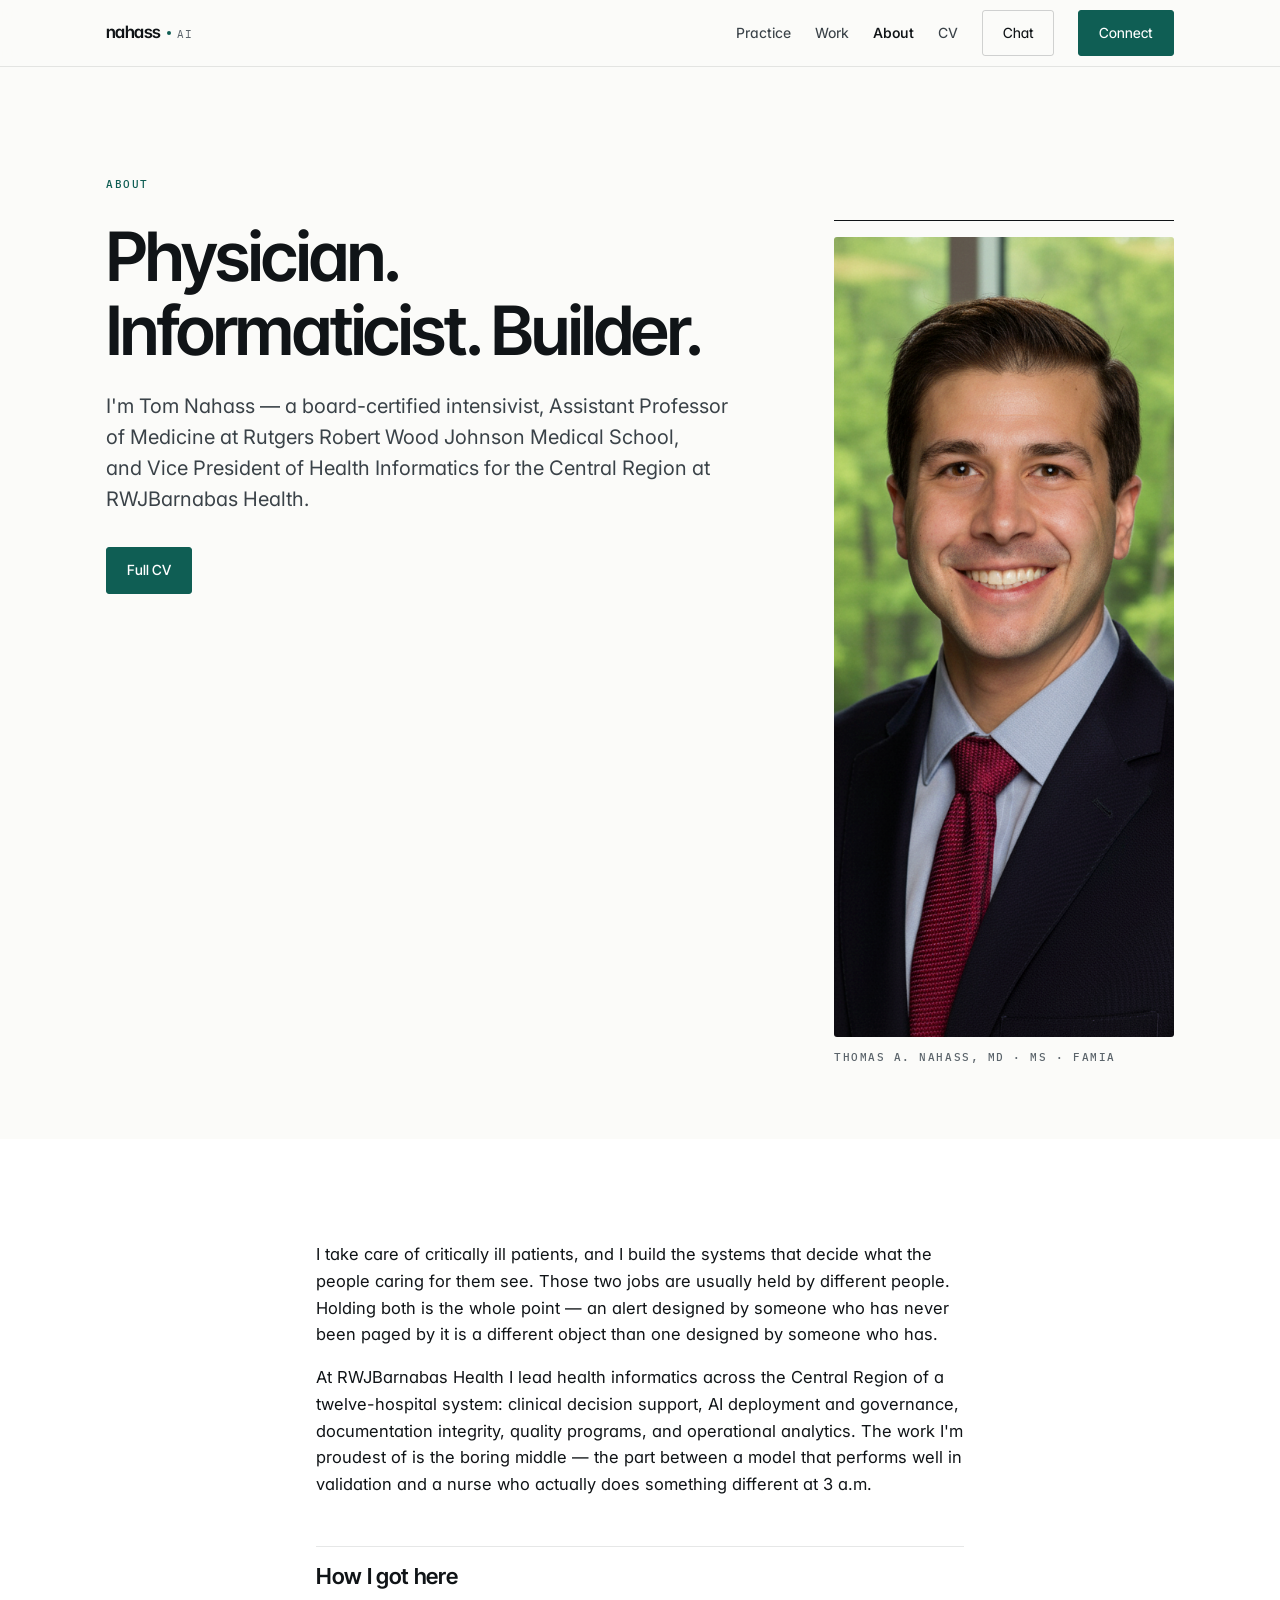
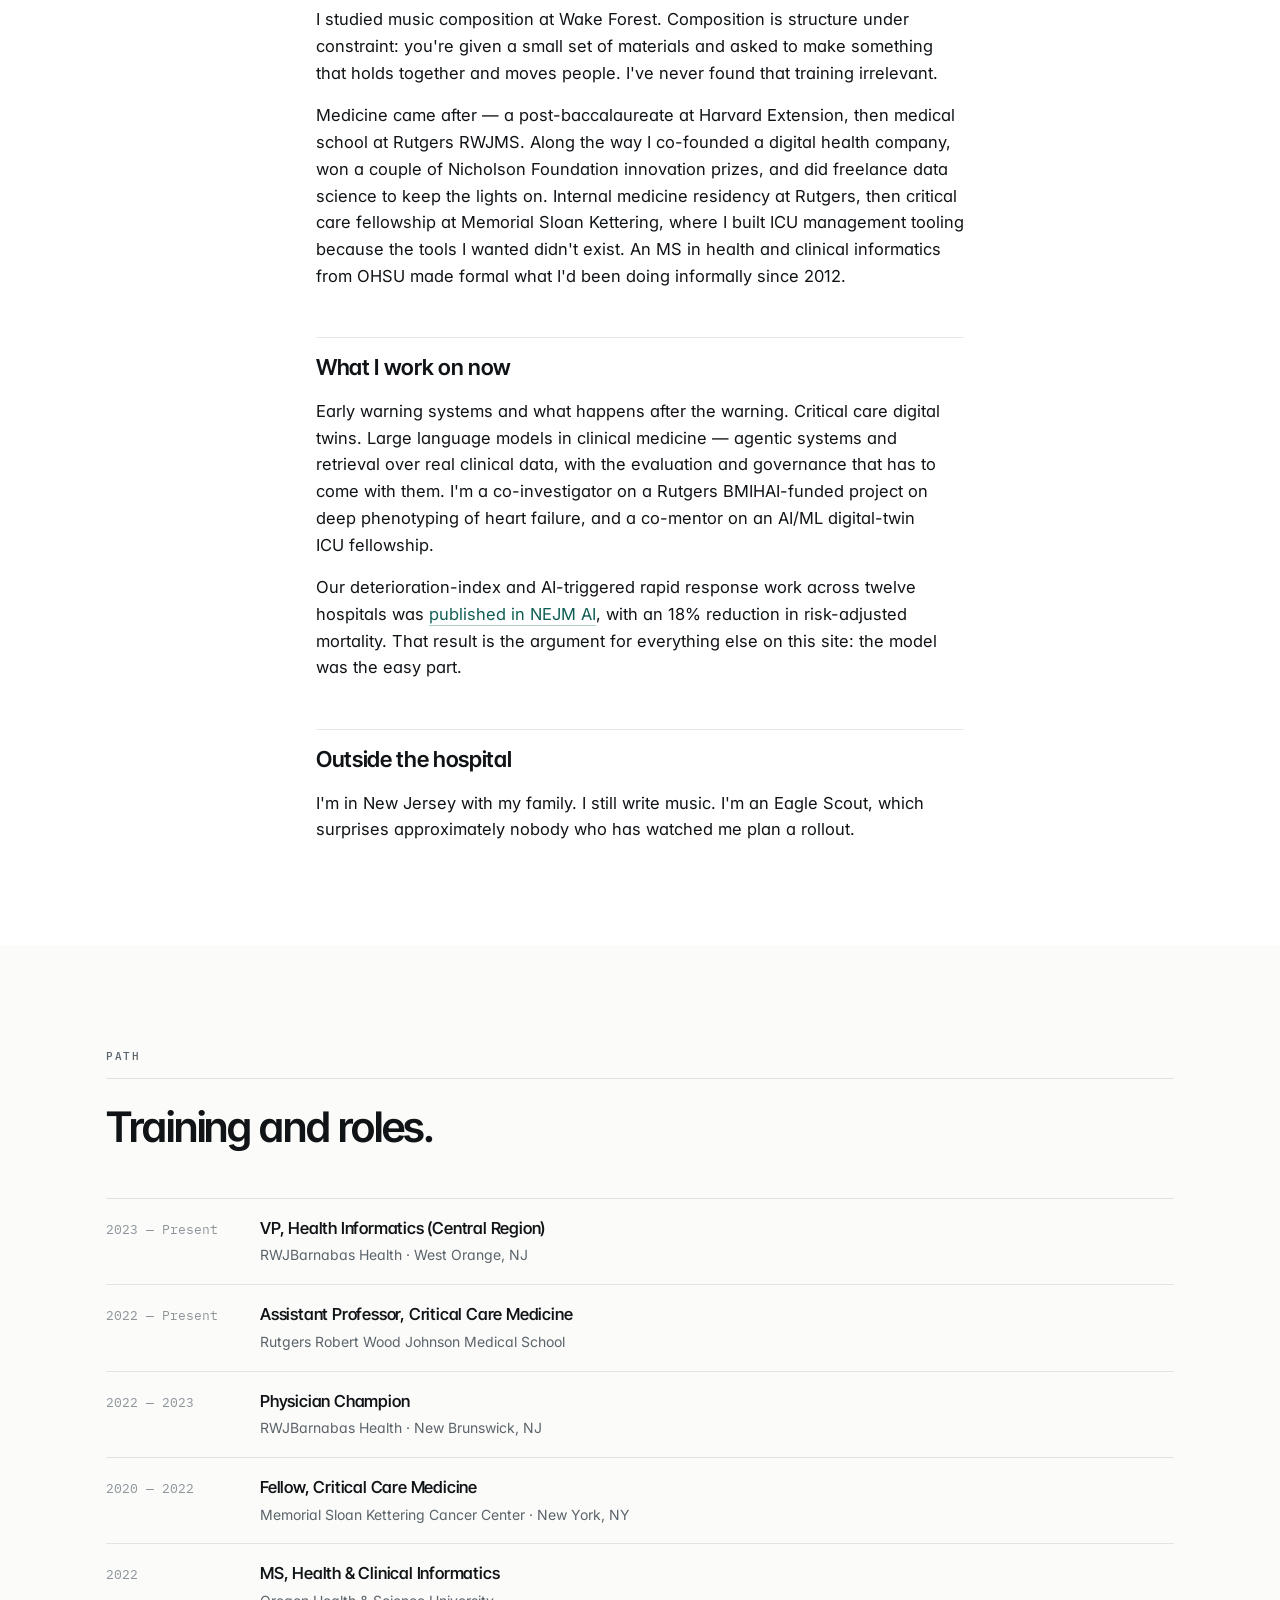
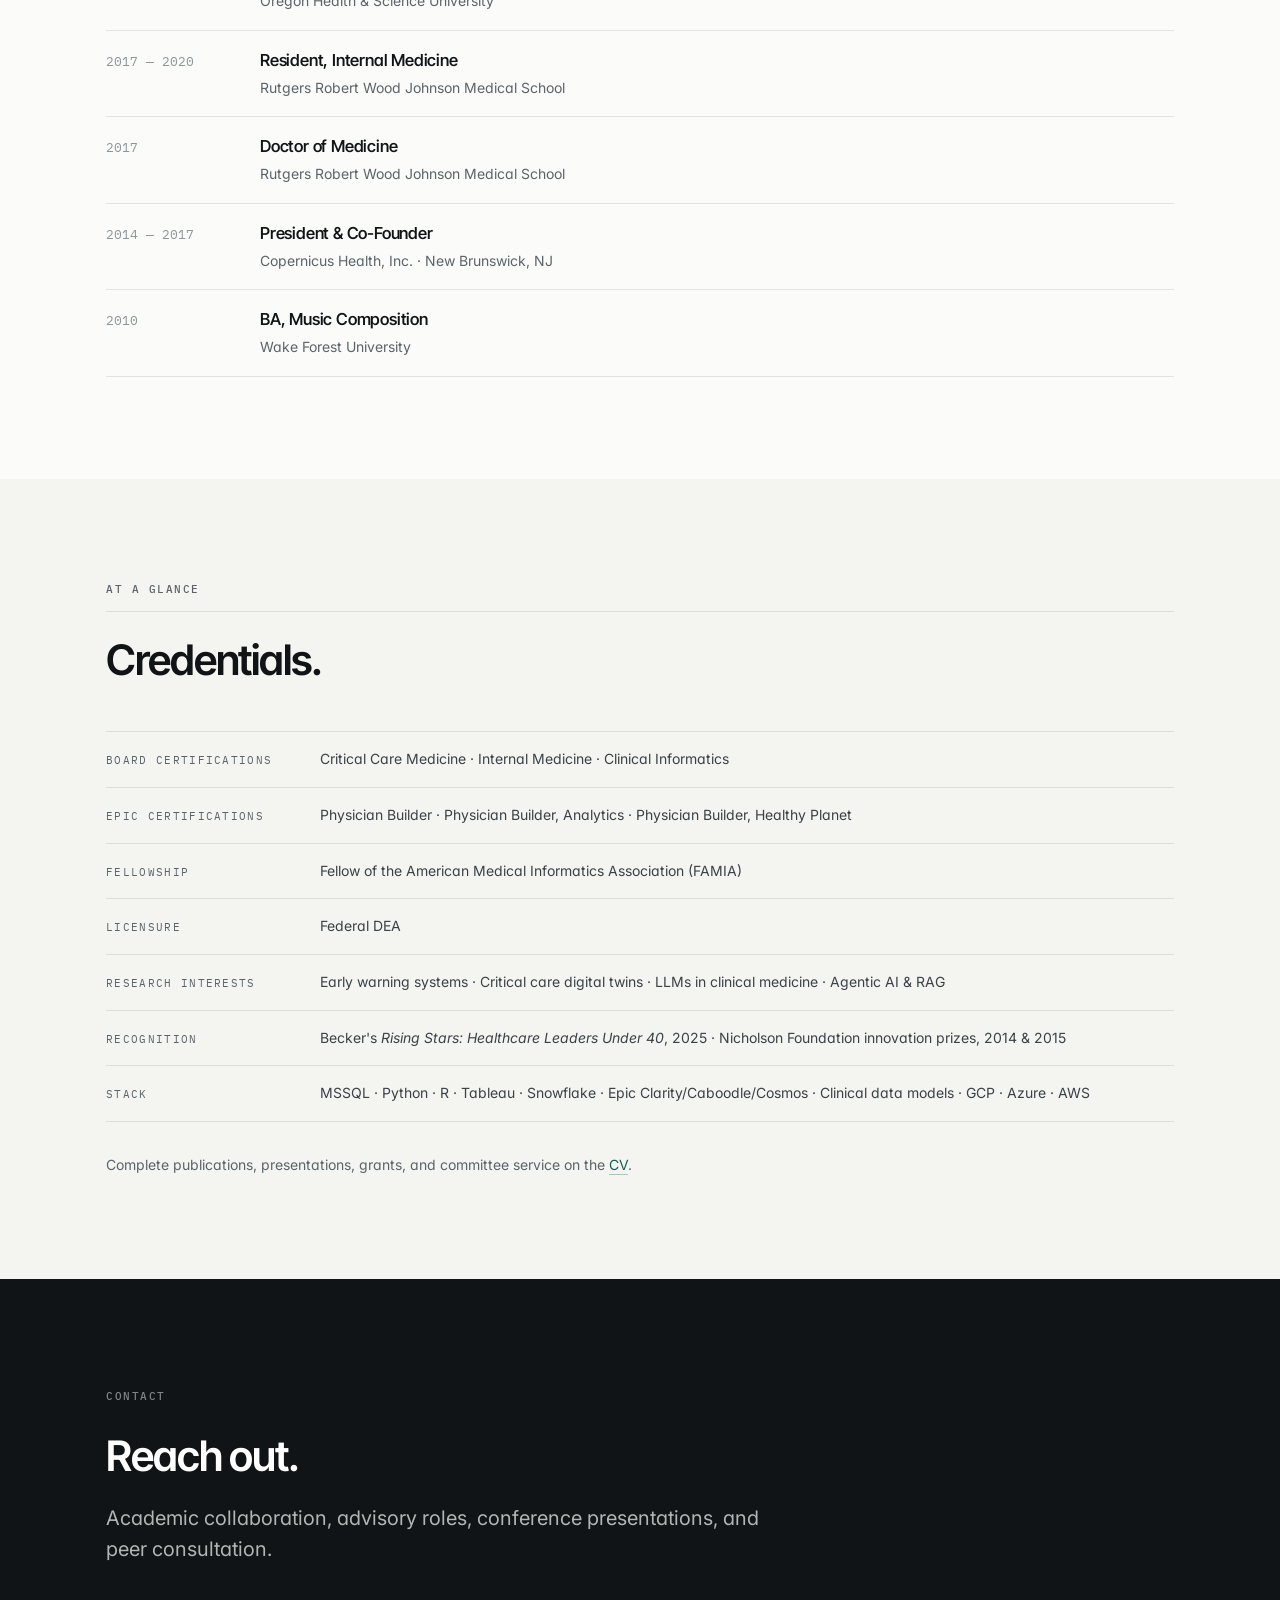
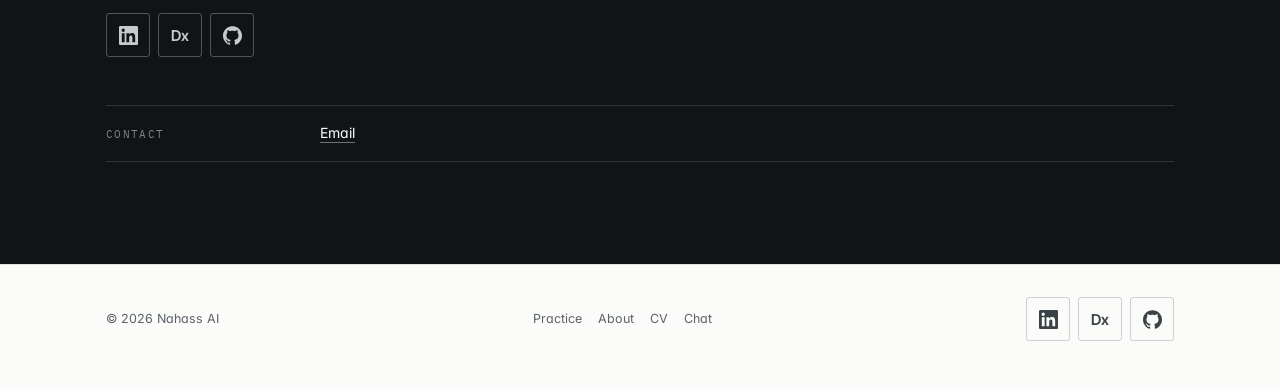
==== commit 8038ad0c: "Remove the CV PDF download until a licence-free version exists assets/nahass-cv.pdf lists the New Je" ====
--- a/about/index.html
+++ b/about/index.html
@@ -65,7 +65,6 @@
         <p class="lede mt-5">I'm Tom Nahass — a board-certified intensivist, Assistant Professor of Medicine at Rutgers Robert Wood Johnson Medical School, and Vice President of Health Informatics for the Central Region at RWJBarnabas Health.</p>
         <div class="cluster mt-6">
           <a class="btn" href="/cv/">Full CV</a>
-          <a class="btn btn--ghost" href="/assets/nahass-cv.pdf">Download PDF</a>
         </div>
       </div>
       <figure class="portrait">
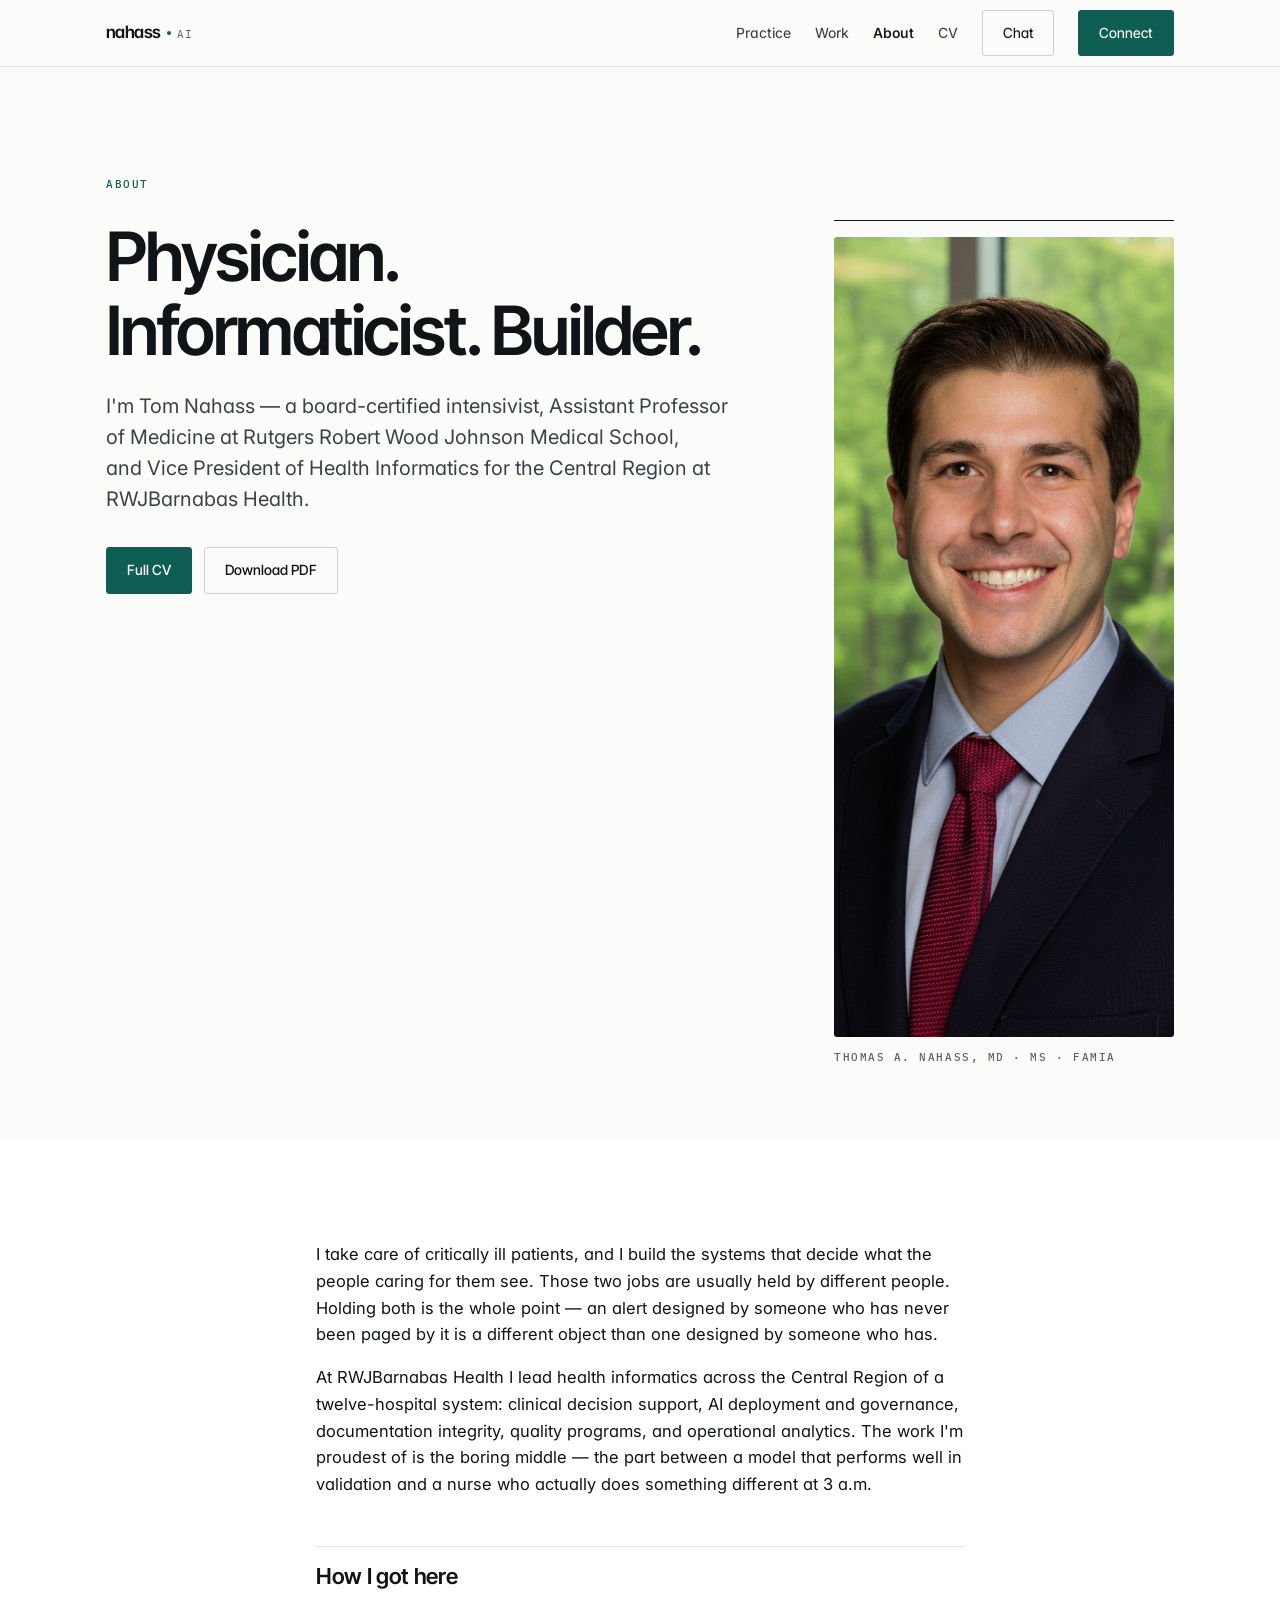
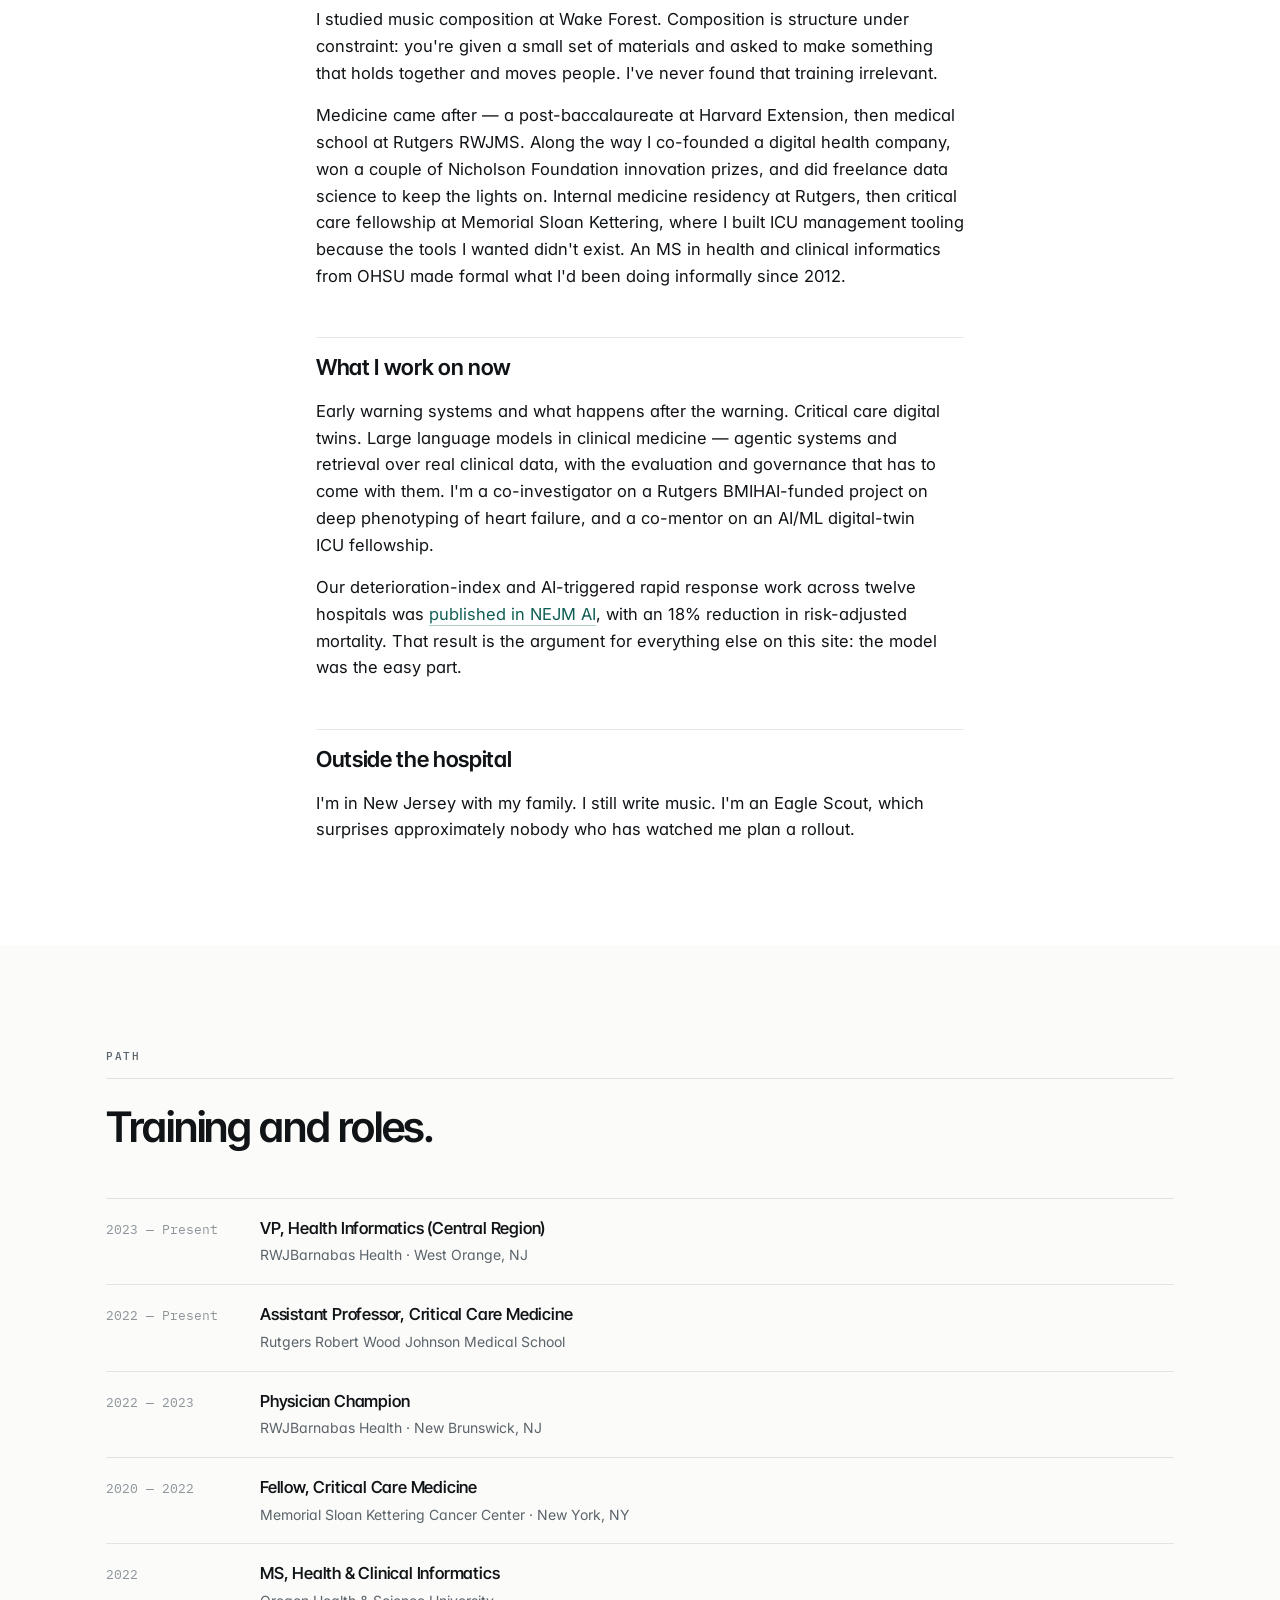
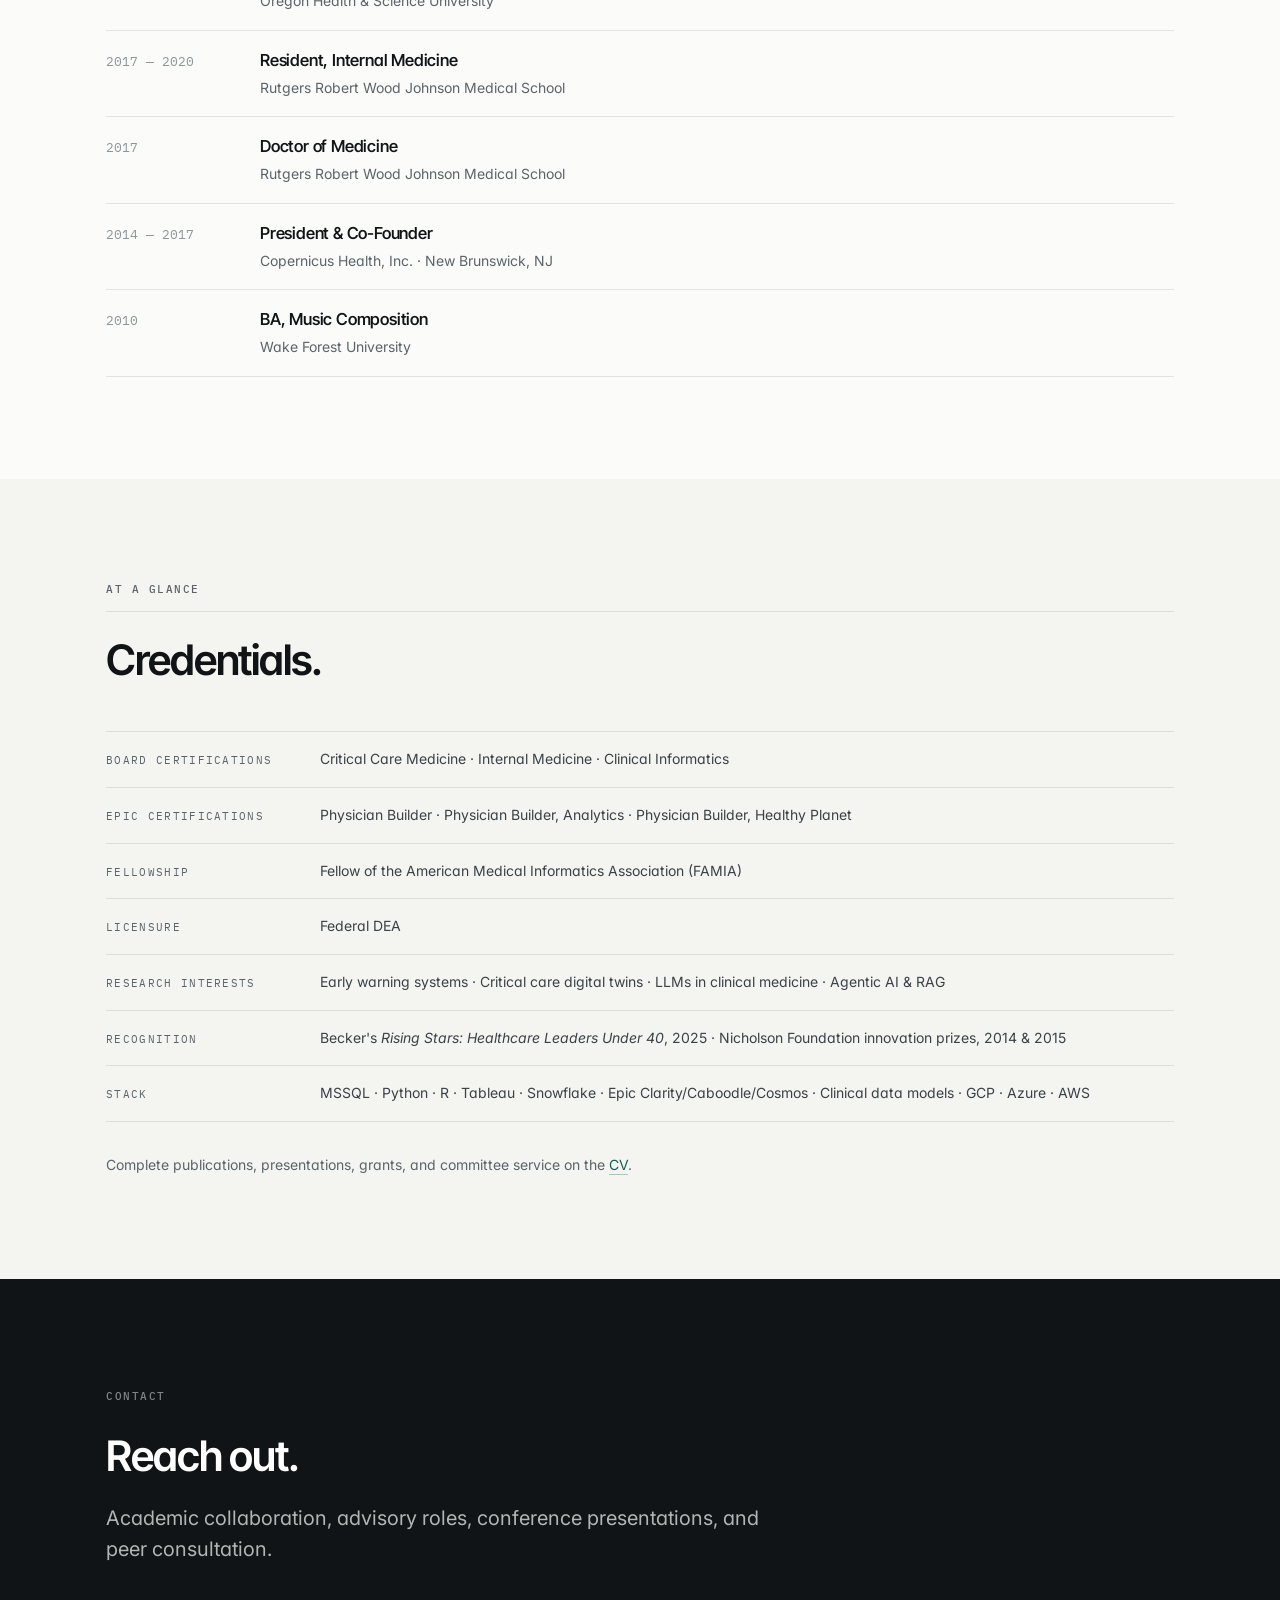
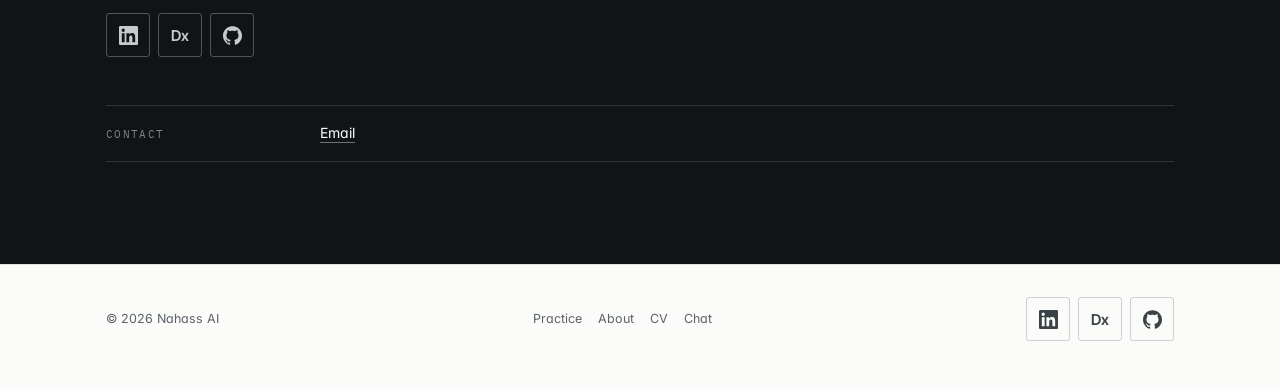
==== commit 729d7abd: "Add a redacted CV PDF and restore the download buttons The CV supplied by the owner carried details " ====
--- a/about/index.html
+++ b/about/index.html
@@ -65,6 +65,7 @@
         <p class="lede mt-5">I'm Tom Nahass — a board-certified intensivist, Assistant Professor of Medicine at Rutgers Robert Wood Johnson Medical School, and Vice President of Health Informatics for the Central Region at RWJBarnabas Health.</p>
         <div class="cluster mt-6">
           <a class="btn" href="/cv/">Full CV</a>
+          <a class="btn btn--ghost" href="/assets/nahass-cv.pdf">Download PDF</a>
         </div>
       </div>
       <figure class="portrait">
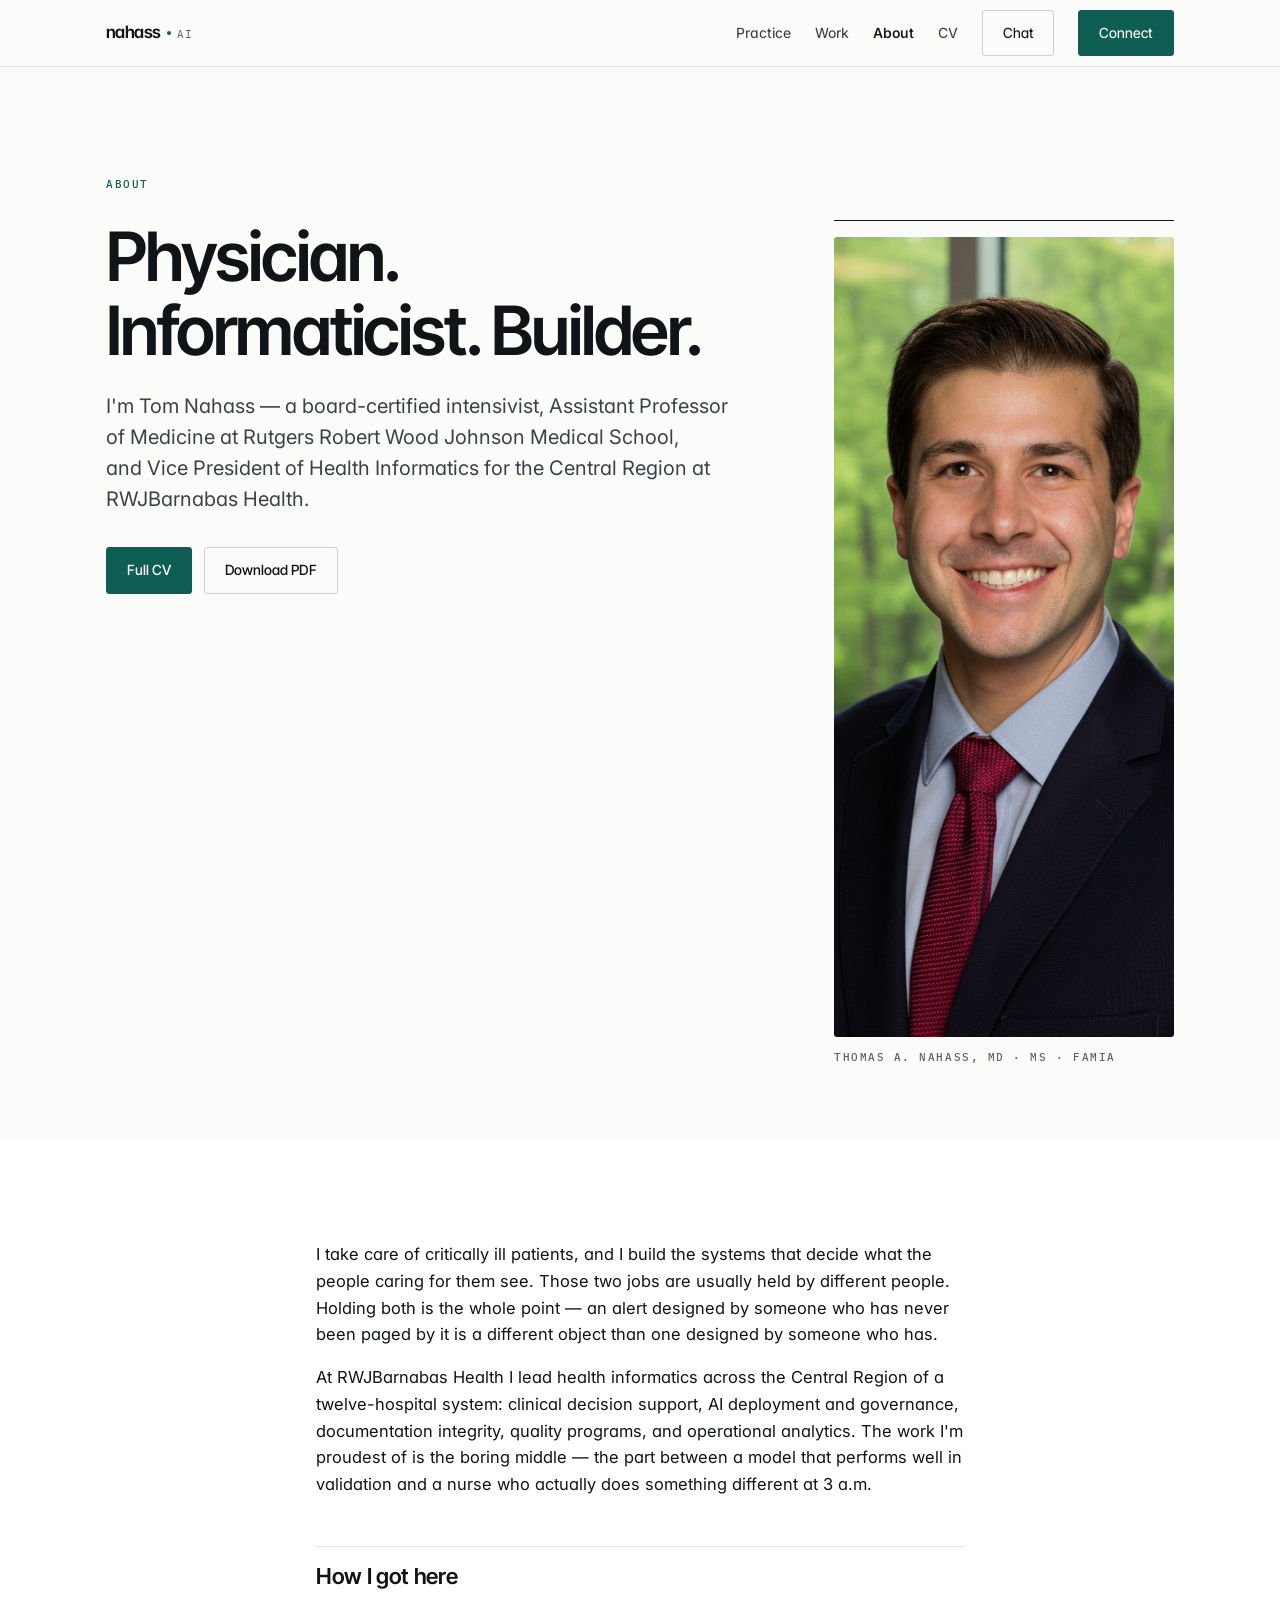
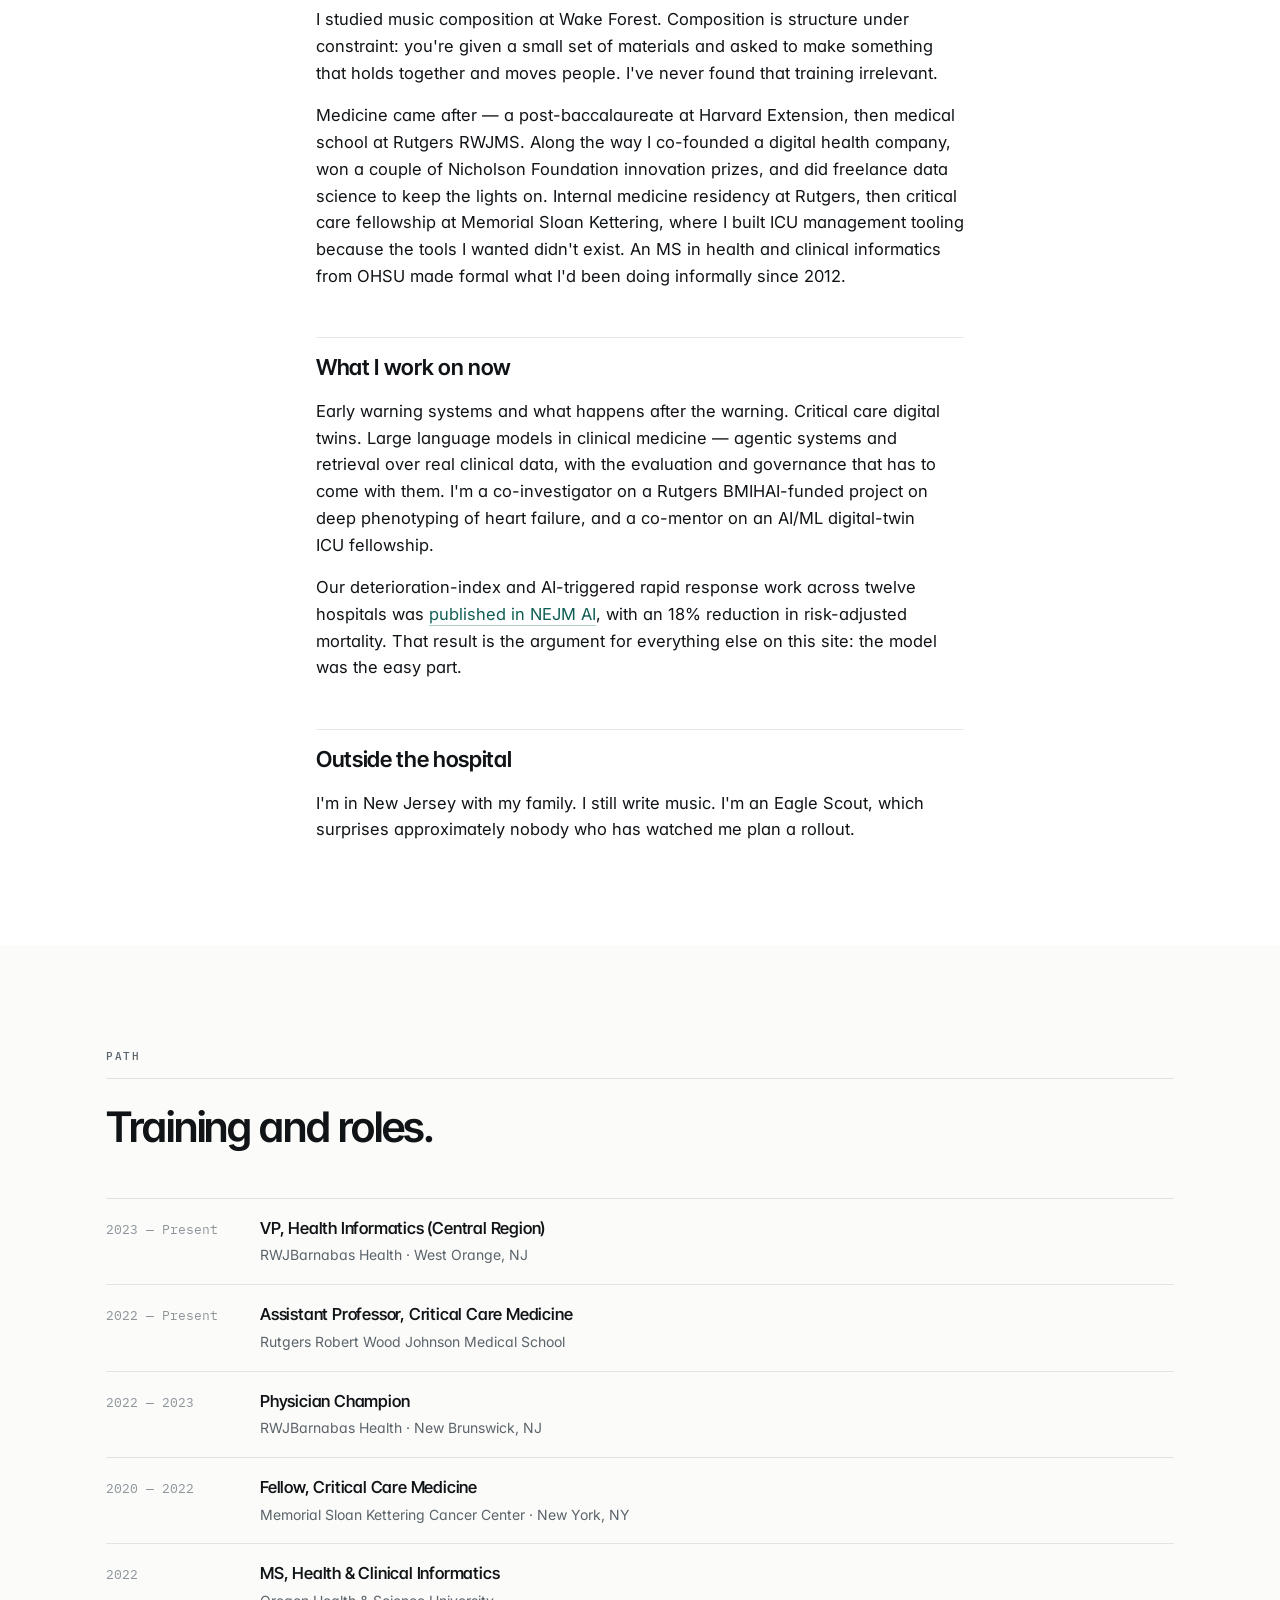
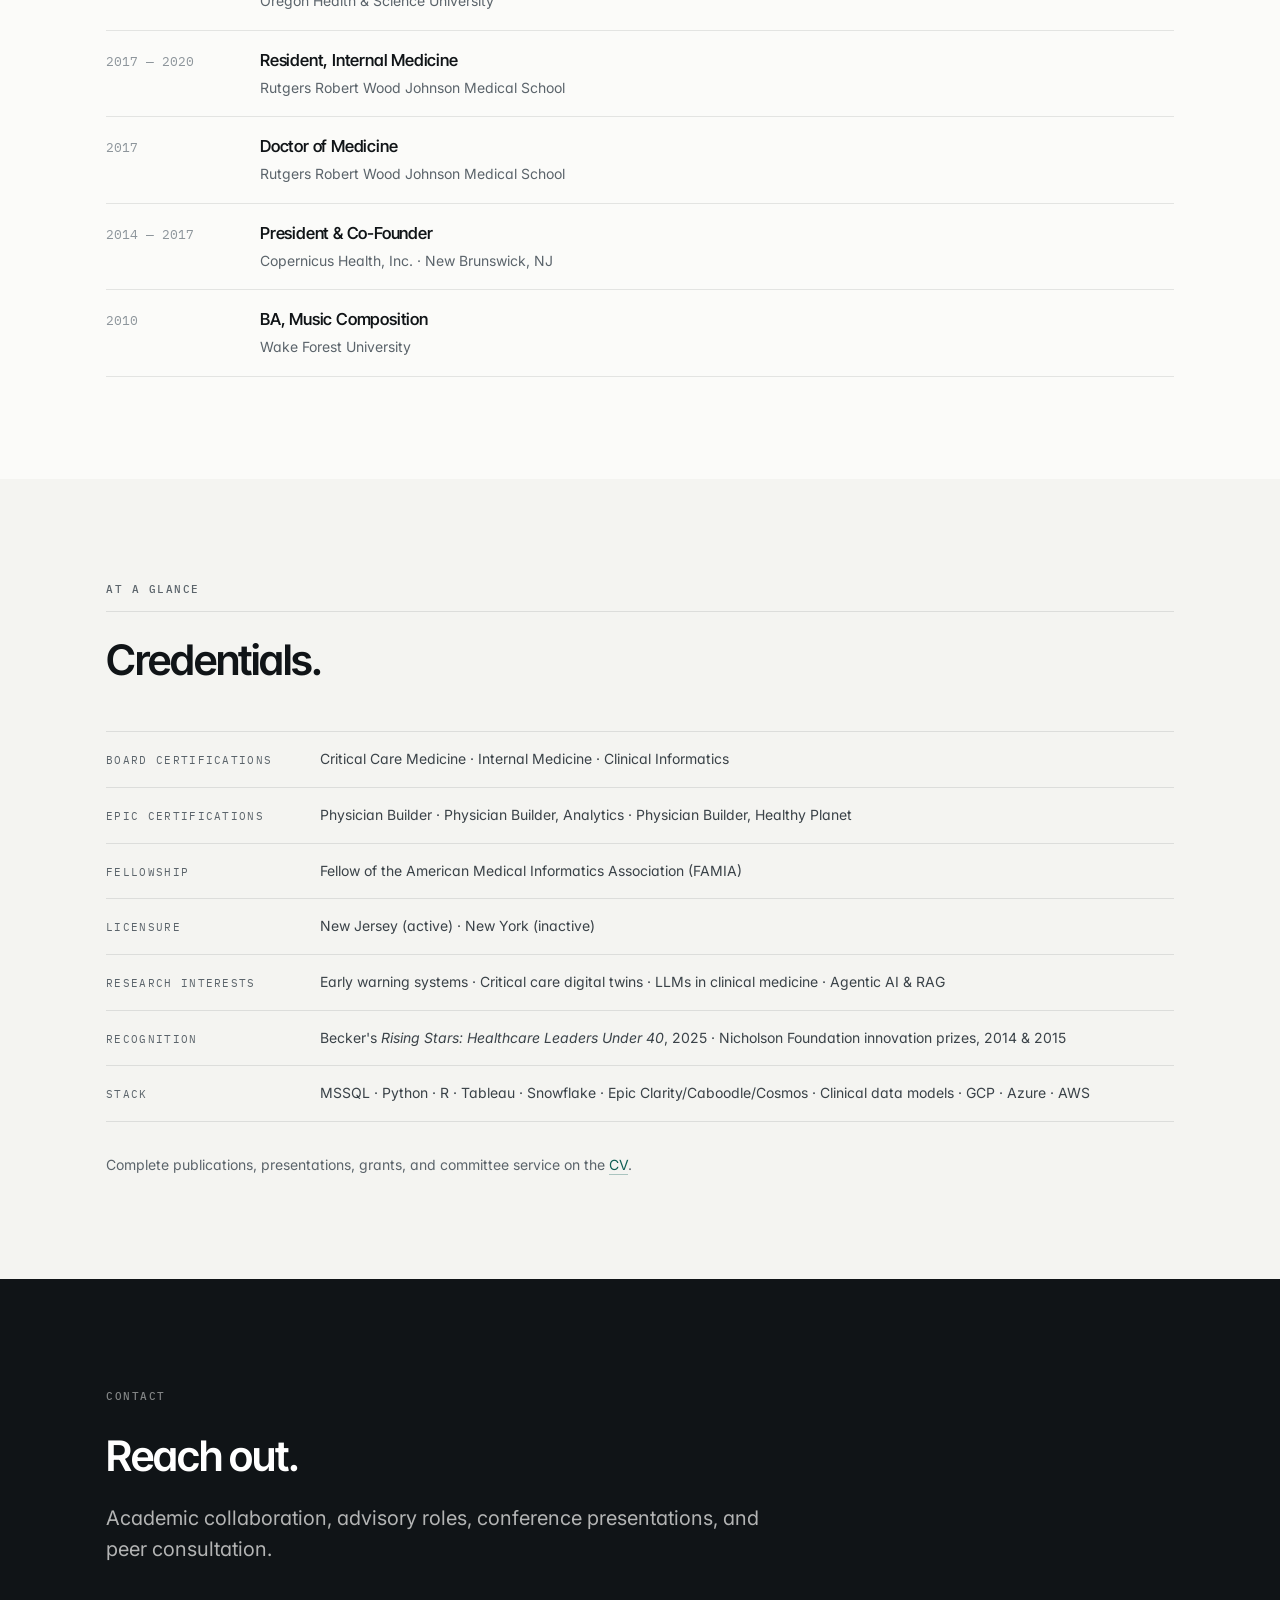
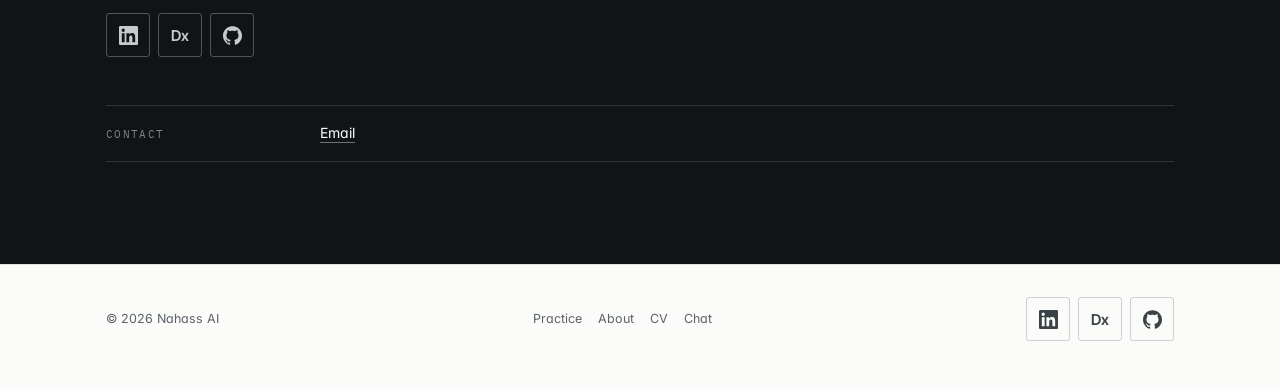
==== commit b569fd64: "List New Jersey and New York licences; drop the DEA registration Per the owner: New Jersey active, N" ====
--- a/about/index.html
+++ b/about/index.html
@@ -127,7 +127,7 @@
       <div class="fact"><dt>Board certifications</dt><dd>Critical Care Medicine · Internal Medicine · Clinical Informatics</dd></div>
       <div class="fact"><dt>Epic certifications</dt><dd>Physician Builder · Physician Builder, Analytics · Physician Builder, Healthy Planet</dd></div>
       <div class="fact"><dt>Fellowship</dt><dd>Fellow of the American Medical Informatics Association (FAMIA)</dd></div>
-      <div class="fact"><dt>Licensure</dt><dd>Federal DEA</dd></div>
+      <div class="fact"><dt>Licensure</dt><dd>New Jersey (active) · New York (inactive)</dd></div>
       <div class="fact"><dt>Research interests</dt><dd>Early warning systems · Critical care digital twins · LLMs in clinical medicine · Agentic AI &amp; RAG</dd></div>
       <div class="fact"><dt>Recognition</dt><dd>Becker's <em>Rising Stars: Healthcare Leaders Under 40</em>, 2025 · Nicholson Foundation innovation prizes, 2014 &amp; 2015</dd></div>
       <div class="fact"><dt>Stack</dt><dd>MSSQL · Python · R · Tableau · Snowflake · Epic Clarity/Caboodle/Cosmos · Clinical data models · GCP · Azure · AWS</dd></div>
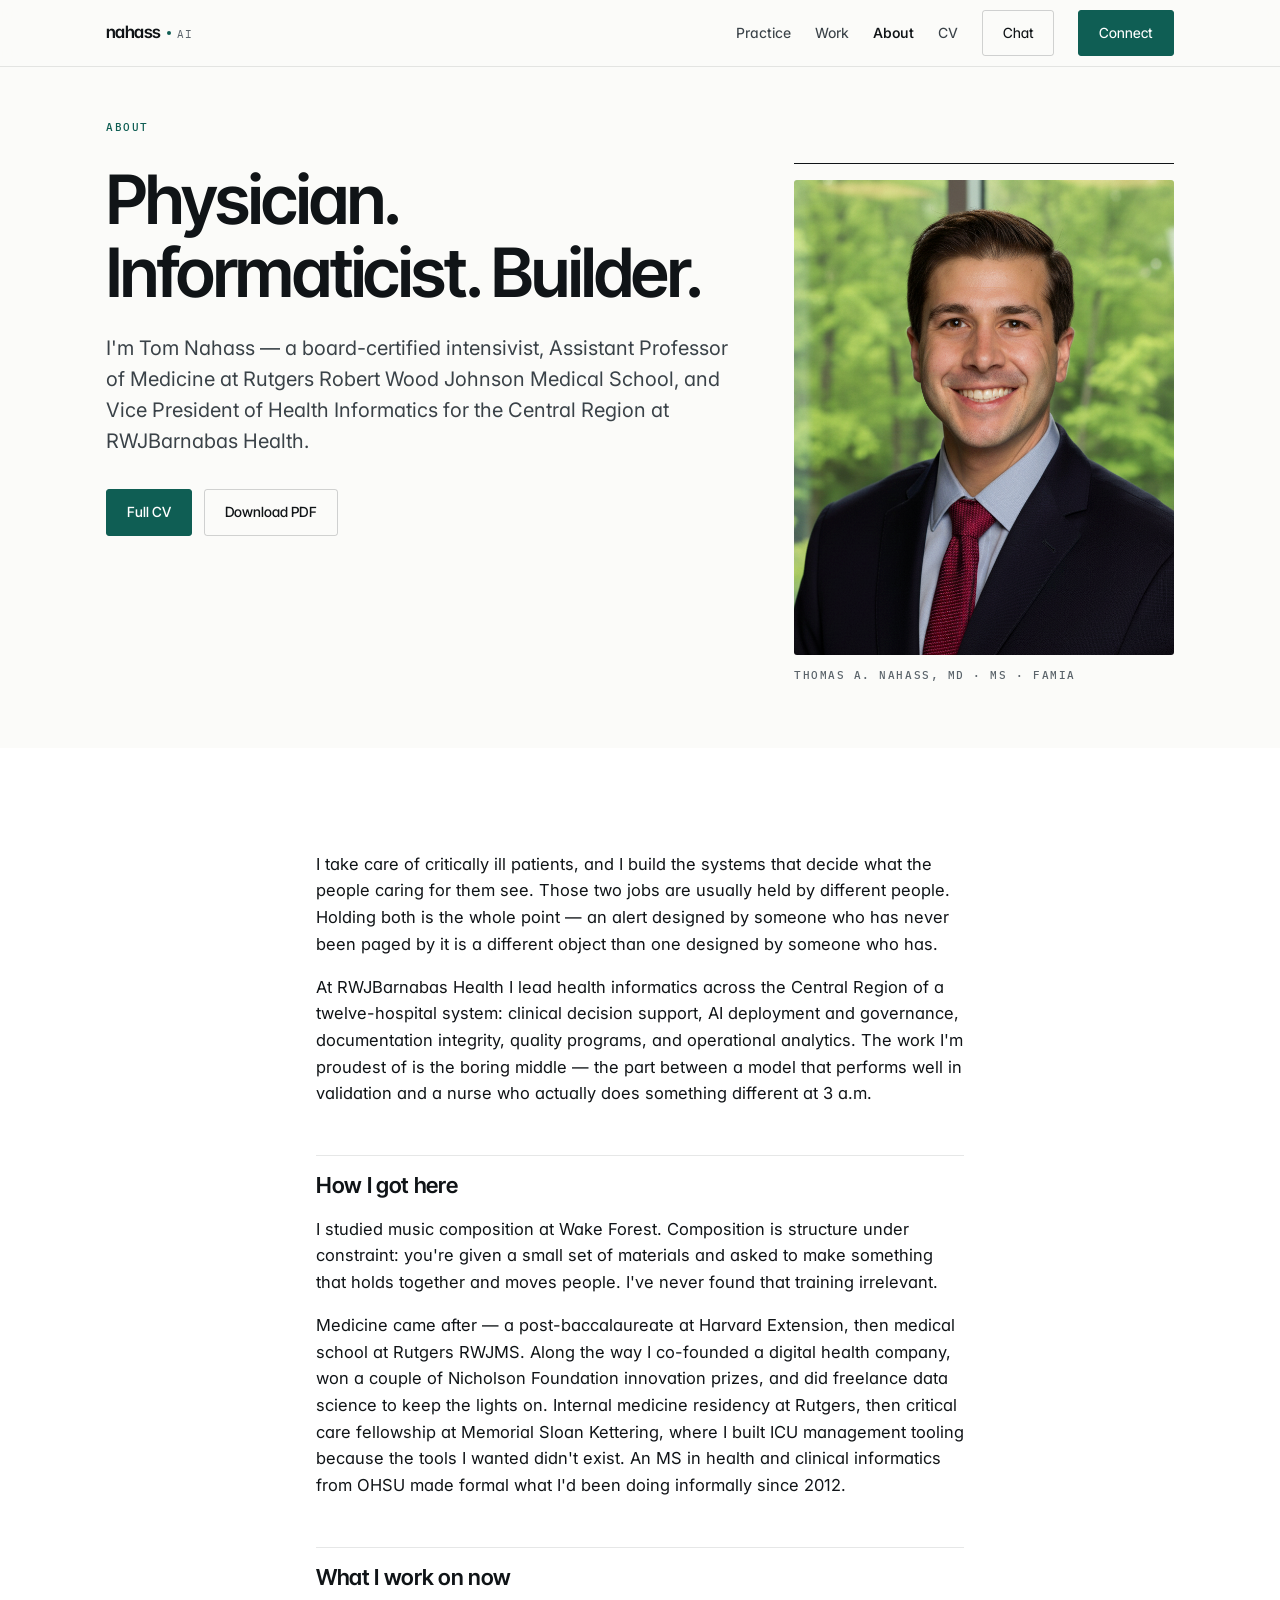
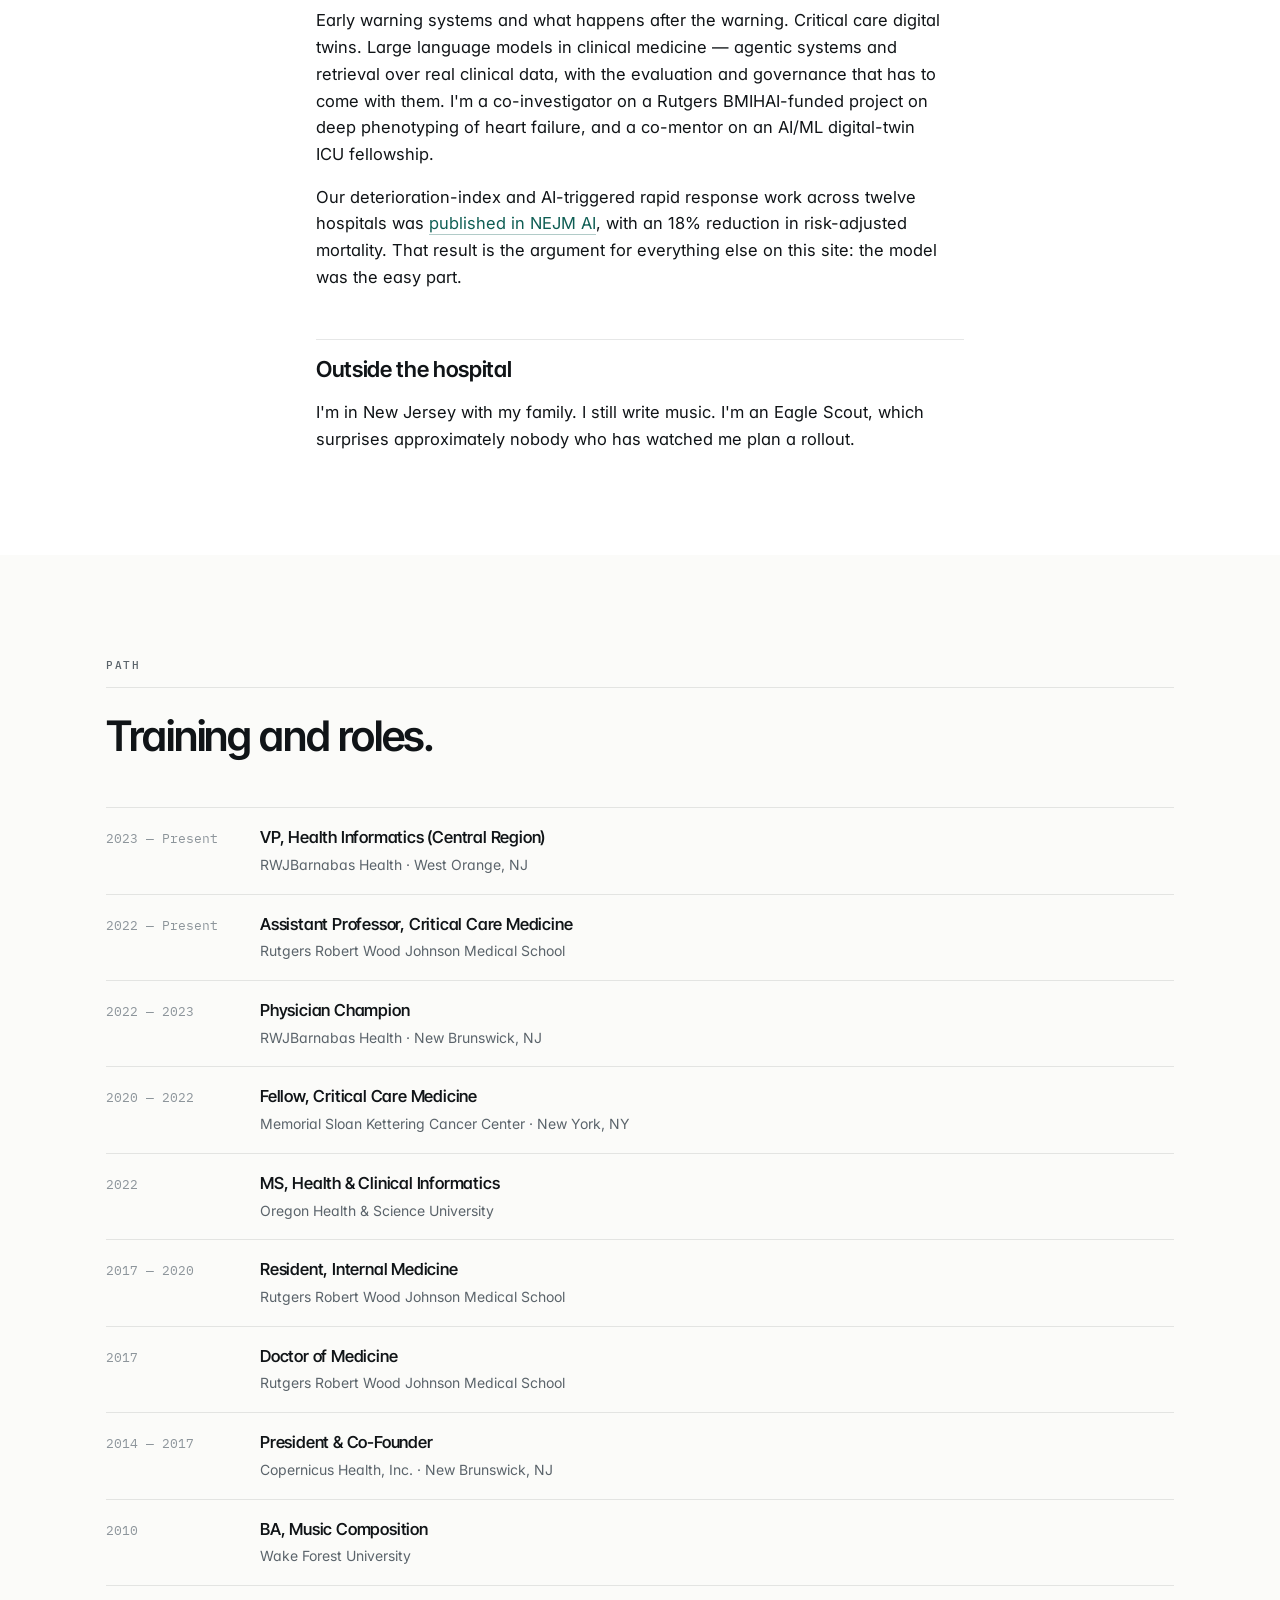
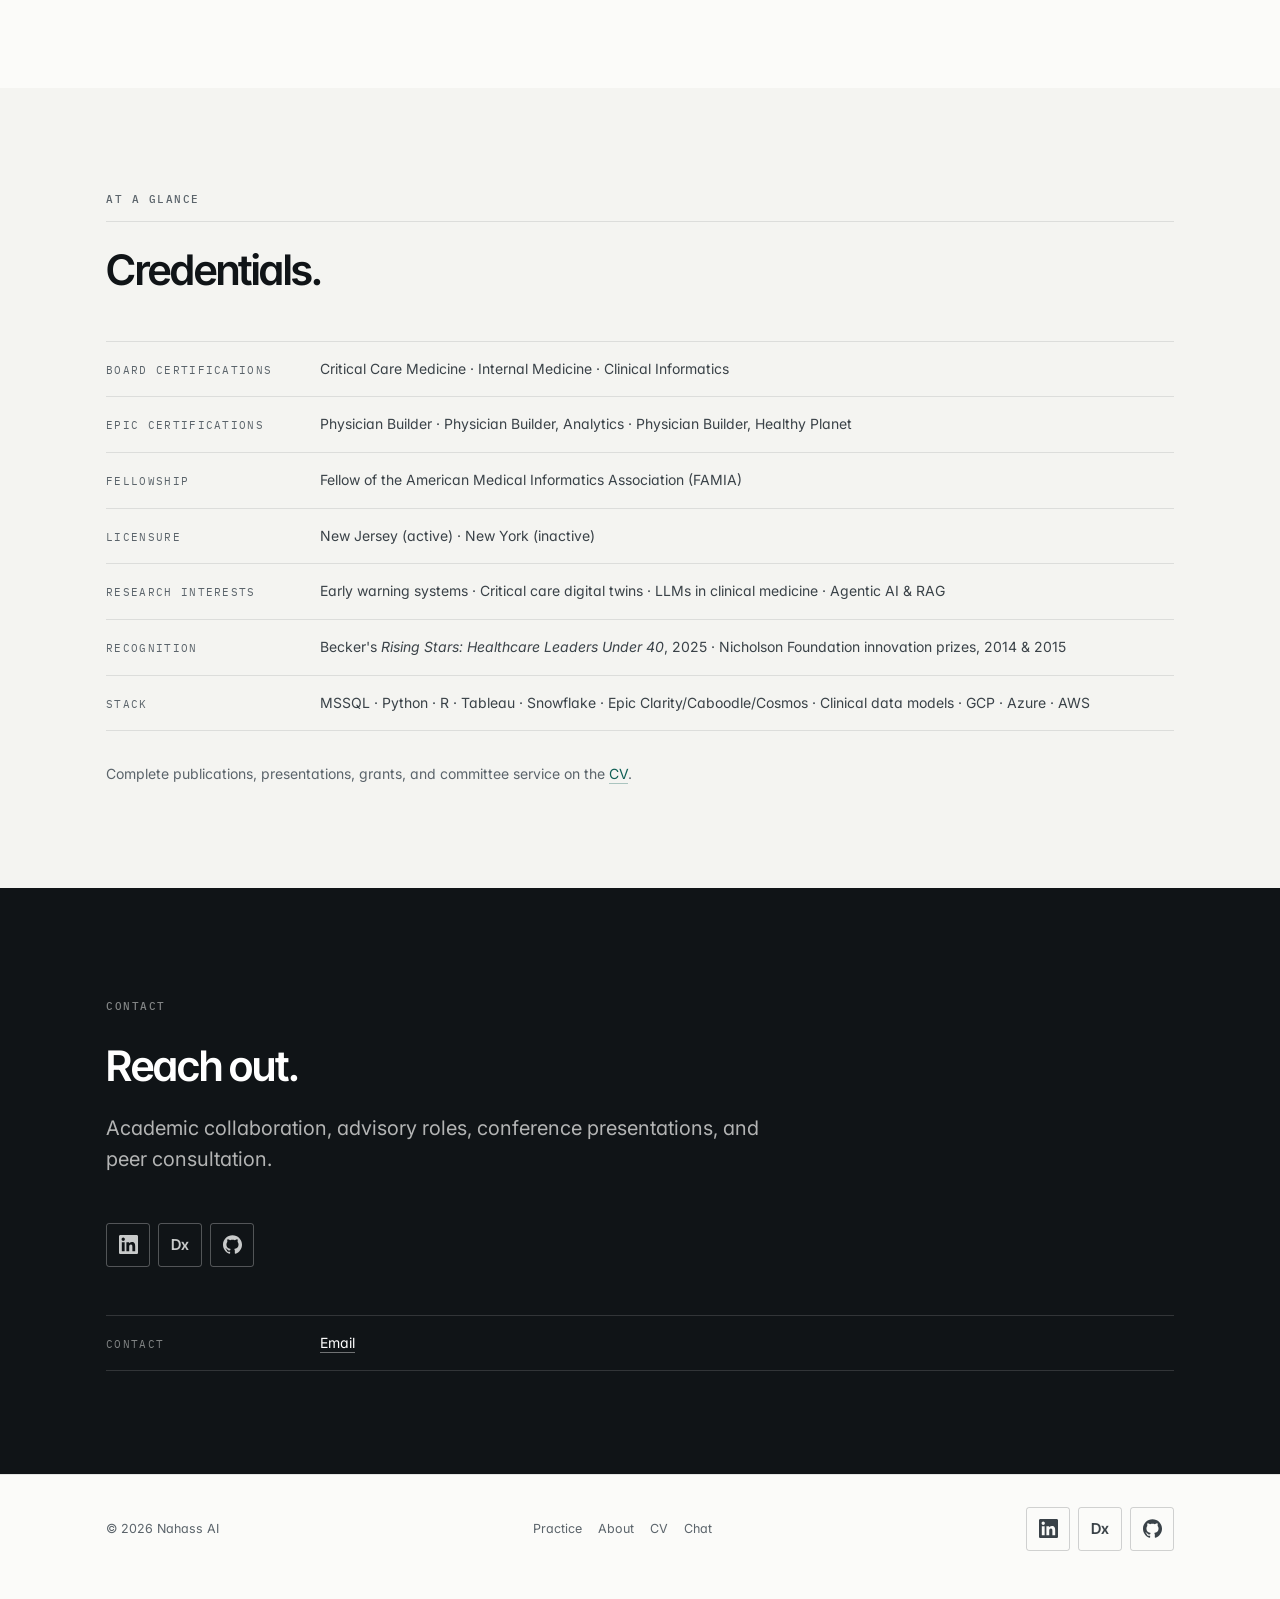
==== commit a76cbefb: "About hero proportions and a two-page CV print About page: - The portrait rendered 340x800, not the " ====
--- a/about/index.html
+++ b/about/index.html
@@ -17,13 +17,13 @@
 <link href="https://fonts.googleapis.com/css2?family=Inter+Tight:wght@500;600&family=Inter:wght@400;450;500;600&family=IBM+Plex+Mono:wght@400;500&display=swap" rel="stylesheet"/>
 <link rel="stylesheet" href="/assets/system.css"/>
 <style>
-  .intro { padding-block: clamp(56px, 8vw, 104px) clamp(48px, 6vw, 72px); }
-  .intro-grid { display: grid; grid-template-columns: 1fr 340px; gap: clamp(32px, 5vw, 72px); align-items: start; }
+  .intro { padding-block: clamp(28px, 3.5vw, 52px) clamp(40px, 5vw, 64px); }
+  .intro-grid { display: grid; grid-template-columns: 1fr 380px; gap: clamp(32px, 4vw, 56px); align-items: start; }
   .portrait { border-top: 1px solid var(--ink); padding-top: var(--s-4); }
-  .portrait img { width: 100%; aspect-ratio: 4 / 5; object-fit: cover; object-position: 50% 22%; filter: contrast(1.04); border-radius: var(--radius); }
+  .portrait img { width: 100%; height: auto; aspect-ratio: 4 / 5; object-fit: cover; object-position: 50% 18%; filter: contrast(1.04); border-radius: var(--radius); }
   .portrait .cap { margin-top: var(--s-3); }
-  @media (max-width: 860px) { .intro-grid { grid-template-columns: 1fr; }
-    .portrait { max-width: 320px; order: -1; } }
+  @media (max-width: 860px) { .intro-grid { grid-template-columns: 1fr; gap: var(--s-6); }
+    .portrait { max-width: 300px; } }
   .prose p + p { margin-top: var(--s-4); }
   .prose h3 { margin-top: var(--s-7); padding-top: var(--s-4); border-top: 1px solid var(--rule); }
   .prose h3 + p { margin-top: var(--s-4); }
